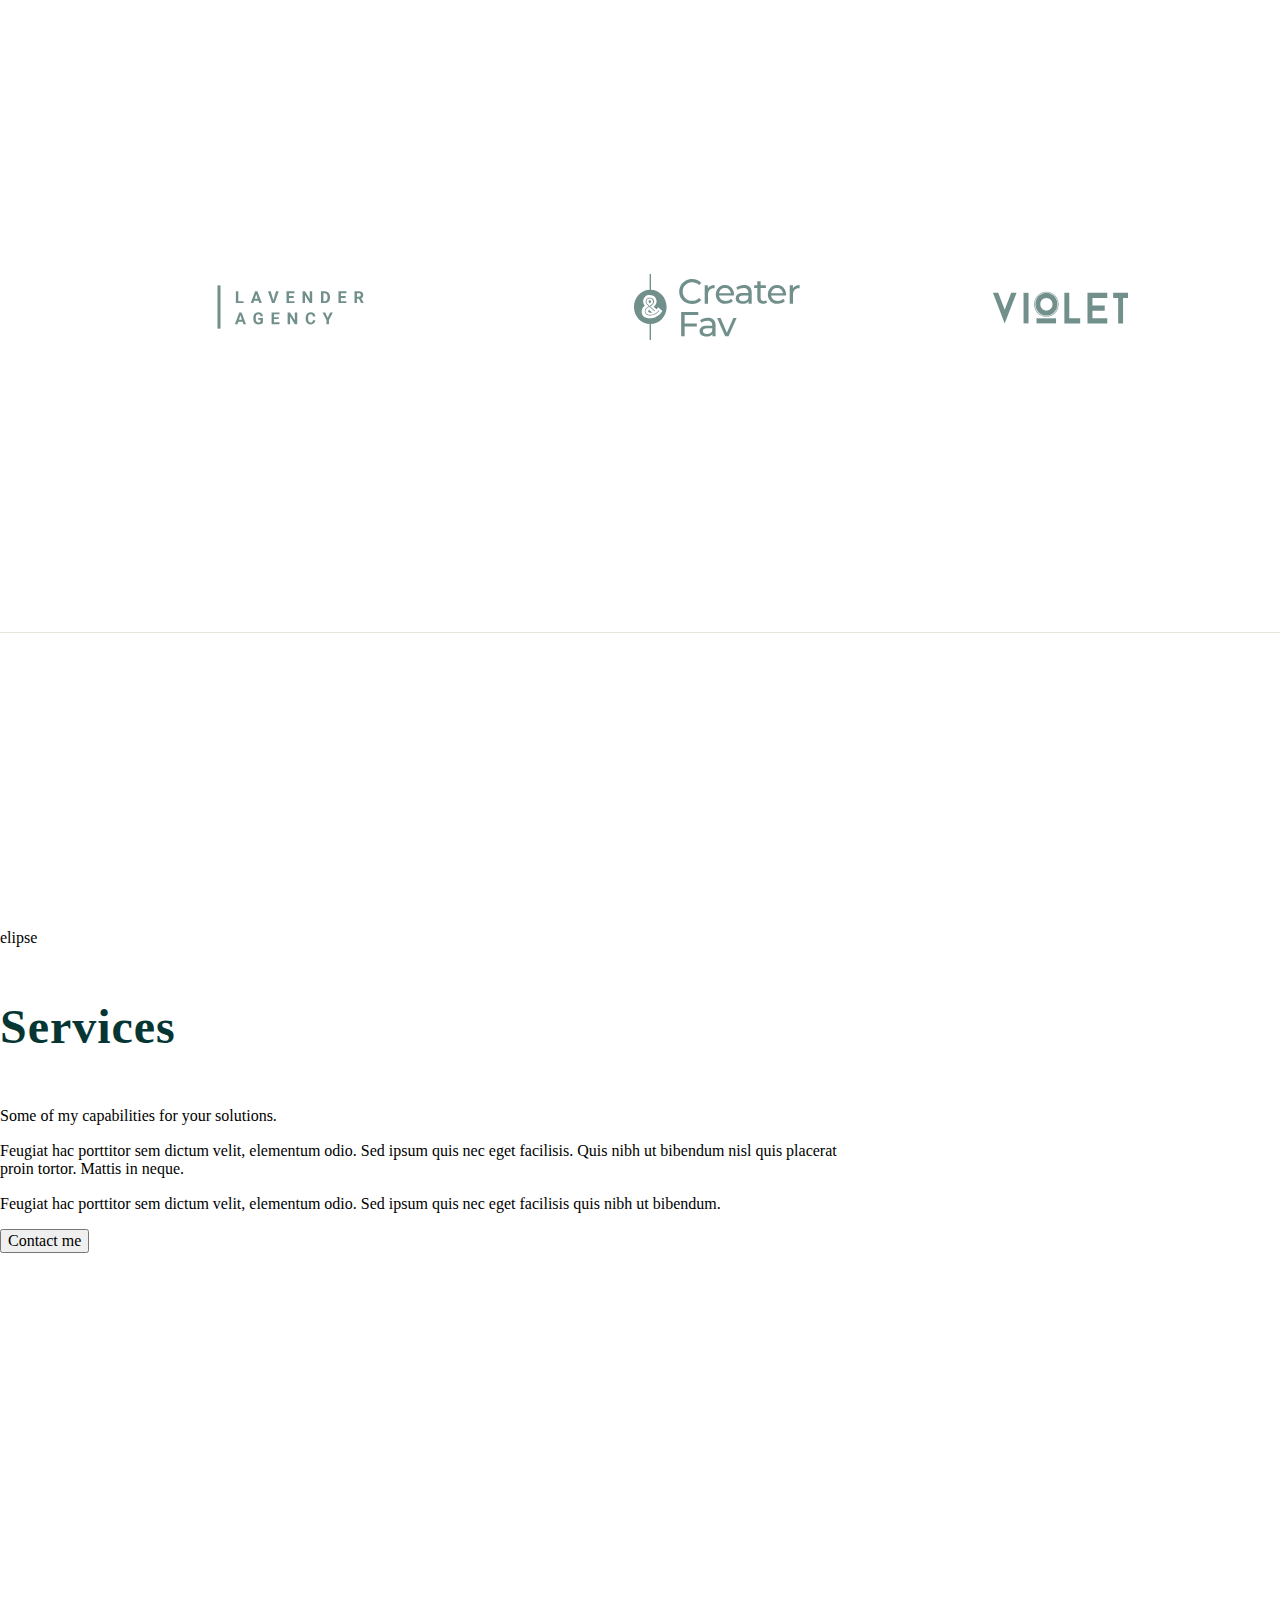
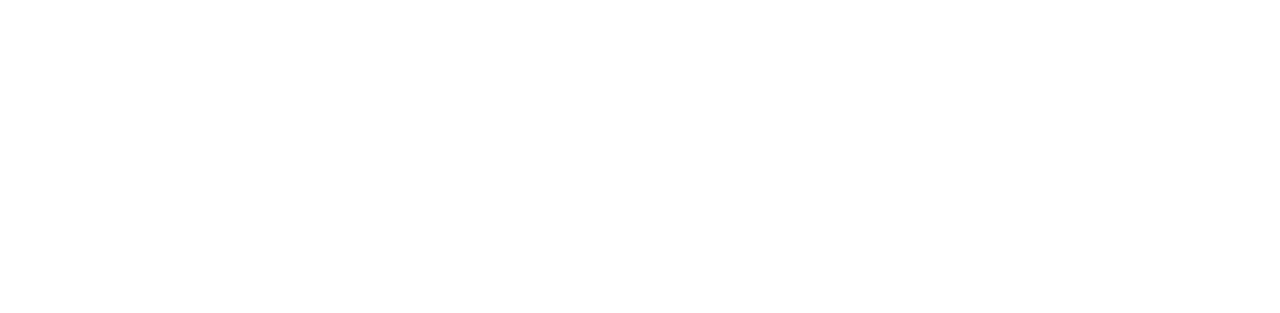
==== Grid/index.html @ d3497ce3 "" ====
<!DOCTYPE html>
<html lang="en">

<head>
    <meta charset="UTF-8">
    <meta http-equiv="X-UA-Compatible" content="IE=edge">
    <meta name="viewport" content="width=device-width, initial-scale=1.0">
    <title>Document</title>
    <link rel="stylesheet" href="CSS/style.norm copy.css">
    <link rel="preconnect" href="https://fonts.googleapis.com">
    <link rel="preconnect" href="https://fonts.gstatic.com" crossorigin>
    <link href="https://fonts.googleapis.com/css2?family=Rubik:wght@300&display=swap" rel="stylesheet">
    <link rel="preconnect" href="https://fonts.googleapis.com">
    <link rel="preconnect" href="https://fonts.gstatic.com" crossorigin>
    <link href="https://fonts.googleapis.com/css2?family=Rubik:wght@300&display=swap" rel="stylesheet">
    <link rel="stylesheet" href="CSS/style.grid.css">
    <style>
        body {
            display: grid;

            box-sizing: border-box;

            width: 100%;

        }

        .header {
            display: grid;

            grid-template-columns: 1fr 2fr;
            grid-template-areas: "  header-logo header-nav "
                " header-text  header-img ";
            width: 1920px;
            height: 911px;
            align-items: center;
            min-height: 964px;
            background-color: #F0F1EA;
        }

        .header-logo {
            grid-area: header-logo;
            margin-left: 20%;

        }

        .header-nav {
            grid-area: header-nav;
            text-decoration: none;
            margin-left: 252px;


        }



        .slider {
            grid-area: header-text;
            margin-left: 168px;
            margin-right: 100px;

        }

        .headerimage {
            grid-area: header-img;
            width: 1193px;
            height: 814px;


        }

        h1 {
            font-family: 'Playfair Display';
            font-style: normal;
            font-weight: 700;
            font-size: 66px;
            line-height: 126%;
            /* or 83px */

            letter-spacing: 0.02em;
            text-transform: capitalize;

            color: #053634;
            width: 459px;
            height: 164px;
            margin-bottom: 22px;

        }

        .header-nav a {

            font-family: 'Work Sans';
            font-style: normal;
            font-weight: 500;
            font-size: 16px;
            line-height: 19px;
            /* identical to box height */

            text-transform: uppercase;
            text-decoration: none;
            color: #053634;
            margin-right: 47px;

        }

        .header-nav a:hover {
            box-shadow: 0 0 10px rgba(0, 0, 0, 0.5);
            border-radius: 10%;



        }

        .search {
            margin-right: 60px;
        }

        .header-text {
            width: 469px;
            height: 114px;
            left: 168px;
            top: 496px;

            font-family: 'Work Sans', sans-serif;
            font-style: normal;
            font-weight: 300;
            font-size: 18px;
            line-height: 220%;
            /* or 40px */


            color: #053634;

        }

        .header-button {
            margin-top: 60px;
            width: 209px;
            height: 56px;
            left: 168px;
            top: 670px;

            border: 1px solid #A4B7B1;
        }

        .buttona {
            width: 119px;
            height: 19px;
            left: 200px;
            top: 688px;

            font-family: 'Work Sans';
            font-style: normal;
            font-weight: 500;
            font-size: 16px;
            line-height: 19px;
            /* identical to box height */

            text-transform: uppercase;
            text-decoration: none;
            color: #053634;

        }

        .brands_icons {
            display: grid;
            grid-template-rows: 2fr 1fr;
            grid-template-areas: "logos"
                "rectangle";

        }

        .logos {
            display: grid;
            grid-template-columns: 1fr 1fr 1fr 1fr 1fr;
            align-items: center;
            grid-template-areas: "logo1 logo2 logo3 logo4 logo5";
            justify-items: center;
            grid-area: logos;
            margin-top: 90px;
            margin-bottom: 90px;
            margin-left: 200px;



        }

        .rectangle {
            grid-area: rectangle;
        }

        .logo1 {
            grid-area: logo1;
            margin-right: 164px;

        }

        .logo2 {
            grid-area: logo2;

        }

        .logo3 {
            grid-area: logo3;

        }

        .logo4 {
            grid-area: logo4;

        }

        .logo5 {
            grid-area: logo5;
        }

        .aboutme {
            width: 1561px;
            height: 829px;
            display: grid;
            grid-template-columns: 1fr 1fr;
            grid-template-areas: "aboutme_img me";
            gap: 10px;
            margin-top: 100px;
            margin-left: 60px;

        }

        .aboutme_img {
            grid-area: aboutme_img;
            position: relative;
            display: grid;
            grid-template-columns: repeat(12 1fr);
            margin-left: 168px;

        }

        .img1 {
            grid-column: 1/9;
            grid-row: 1;

            z-index: 1;
            margin-top: -90px;
        }

        .img2 {
            grid-column: 8/12;
            grid-row: 1;

        }

        .me {
            grid-area: me;
            margin-left: 125px;
            align-self: center;
        }

        h2 {
            font-family: 'Playfair Display';
            font-style: normal;
            font-weight: 700;
            font-size: 48px;
            line-height: 64px;
            /* identical to box height */
            margin-top: 0;
            letter-spacing: 0.02em;
            text-transform: capitalize;

            color: #053634;
        }

        .aboutme_p {
            font-family: 'Work Sans';
            font-style: normal;
            font-weight: 400;
            font-size: 26px;
            line-height: 180%;
            /* identical to box height, or 47px */

            text-transform: capitalize;

            color: #053634;
        }

        .aboutme__p {
            width: 745px;
            height: 111px;
            left: 984px;
            top: 1676px;
            font-family: 'Work Sans', sans-serif;
            font-style: normal;
            font-weight: 300;
            font-size: 18px;
            line-height: 220%;
            /* or 40px */


            color: #053634;

        }

        .button2 {
            border: 1px solid #A4B7B1;
            width: 186px;
            height: 56px;
            margin-top: 30px;
            box-shadow: 0 -3px rgb(118, 132, 91) inset;
            transition: 0.2s;
            font-family: 'Work Sans';
            font-style: normal;
            font-weight: 500;
            font-size: 16px;
            line-height: 19px;
            /* identical to box height */

            text-transform: uppercase;

            color: #053634;
        }

        .button2:hover {
            background: rgb(155, 179, 149);
        }

        .button2:active {
            background: rgb(147, 147, 33);
            box-shadow: 0 3px rgb(112, 134, 95) inset;
        }



        .sercle1 {
            border-radius: 50%;
            width: 150px;
            height: 150%;
            background-color: rgb(247, 206, 81);

        }

        .services {
            display: grid;
            grid-template-columns: 1fr 1fr 1fr 1fr 1fr 1fr 1fr 1fr 1fr 1fr;
        }

        .services_1 {
            grid-column: 1 /6;


        }

        .services_2 {
            grid-column: 6/10;
            width: 914px;
            height: 644px;
        }

        .serv_title {
            width: 191px;
            height: 64px;
            left: 168px;
            top: 2518px;

            font-family: 'Playfair Display';
            font-style: normal;
            font-weight: 700;
            font-size: 48px;
            line-height: 64px;
            /* identical to box height */

            letter-spacing: 0.02em;
            text-transform: capitalize;

            color: #053634;

        }

        .serv1 {
            font-family: 'Work Sans', sans-serif;
            font-style: normal;
            font-weight: 400;
            font-size: 26px;
            line-height: 180%;
            /* identical to box height, or 47px */

            text-transform: capitalize;

            color: #053634;

        }

        .serv2 .serv3 {
            font-family: 'Work Sans';
            font-style: normal;
            font-weight: 300;
            font-size: 18px;
            line-height: 220%;
            /* or 40px */


            color: #053634;

        }

        .serv3 {}
    </style>
</head>

<body>
    <header class="header">
        <a href="#" class="header-logo">
            <img src="Images/logo.png" alt="logo">
        </a>
        <nav class="header-nav">
            <a href="#" class="header-nav-link">Home</a>
            <a href="#" class="header-nav-link">About</a>
            <a href="#" class="header-nav-link">Services</a>
            <a href="#" class="header-nav-link">Works</a>
            <a href="#" class="header-nav-link">Blog</a>
            <a href="#" class="header-nav-link">Contact</a>
            <a href="#" class="search">
                <img src="Images/search.png" alt="logo">
            </a>
            <a href="#" class="burg">
                <img src="Images/menuburger.png" alt="logo">
            </a>
        </nav>

        <div class="slider">
            <h1 class="header-title">Nautical Modern Style</h1>
            <span class="header-text">Suspendisse tempus rhoncus enim
                pellentesque est vehicula vitae eget. Viverra imperdiet
                felis sollicitudin pellentesque cursus sit feugiat hac porttitor.</span>
            <button class="header-button">
                <a class="buttona" href="#">View Project</a>
                <svg width="18" height="10" viewBox="0 0 18 10" fill="none" xmlns="http://www.w3.org/2000/svg">
                    <path
                        d="M12.9422 0L11.882 1.07084L15.107 4.25584H0V5.74416H15.107L11.8828 8.9299L12.9422 10L18 5L12.9422 0Z"
                        fill="#053634" />
                </svg>
            </button>
        </div>
        <div class="headerimage">
            <img class="header-pic" src="Images/slider.png" alt="">
        </div>

    </header>
    <div class="brands_icons">
        <div class="rectangle">
            <svg width="1920" height="1" viewBox="0 0 1920 1" fill="none" xmlns="http://www.w3.org/2000/svg">
                <rect width="1920" height="1" fill="#E5E7DD" />
            </svg>
        </div>
        <div class="logos">
            <div class="logo1"><img src="Images/logo1.svg" alt=""></div>
            <div class="logo2"><img src="Images/logo2.svg" alt=""></div>
            <div class="logo3"><img src="Images/logo3.svg" alt=""></div>
            <div class="logo4"><img src="Images/logo4.svg" alt=""></div>
            <div class="logo5"><img src="Images/logo6.svg" alt=""></div>

        </div>
    </div>
    <section class="aboutme1">
        <div class="aboutme">
            <div class="me">
                <div class="sercle1"></div>
                <h2>About me</h2>
                <p class="aboutme_p">"Everything is designed. Few things are designed well."</p>
                <p class="aboutme__p">A pellentesque pretium feugiat vel morbi sagittis lorem habitasse cursus.
                    Suspendisse tempus
                    rhoncus enim pellentesque est in neque, elit mattis vehicula vitae eget. Viverra imperdiet felis
                    sollicitudin tesque cursus sit.</p>

                <p class="aboutme__p"> Feugiat hac porttitor sem dictum velit, elementum odio. Sed ipsum quis nec ut
                    eget facilisis.
                    Quis nibh bibendum nisl quis placerat proin tortor. Mattis in neque, elit mattis morbi sagittis
                    lorem
                    habitasse consequat.
                </p>
                <button class="button2">Read more</button>
            </div>
            <div class="aboutme_img">
                <img class="img1" src="Images/me1.jpg">
                <img class="img2" src="Images/me2.jpg">
            </div>
        </div>
    </section>
    <section class="services">
        <div class="services_1">
            <div>elipse</div>
            <h3 class="serv_title">Services</h3>
            <p class="serv_1">Some of my capabilities for your solutions.</p>
            <p class="serv_2">Feugiat hac porttitor sem dictum velit, elementum odio.
                Sed ipsum quis nec eget facilisis. Quis nibh ut bibendum nisl quis placerat proin tortor. Mattis in
                neque.</p>
            <p class="serv3">Feugiat hac porttitor sem dictum velit, elementum odio. Sed ipsum quis nec eget facilisis
                quis nibh ut
                bibendum.</p>
            <button>Contact me</button>

        </div>
        <div class="services_2">
            <img src="" alt="">
            <p></p>
            <p></p>
            <p></p>
        </div>

    </section>
</body>

</html>
---- Grid/CSS/style.norm copy.css ----
/* Document
   ========================================================================== */

/**
 * 1. Correct the line height in all browsers.
 * 2. Prevent adjustments of font size after orientation changes in iOS.
 */

 html {
    line-height: 1.15; /* 1 */
    -webkit-text-size-adjust: 100%; /* 2 */
  }
  
  /* Sections
     ========================================================================== */
  
  /**
   * Remove the margin in all browsers.
   */
  
  body {
    margin: 0;
  }
  
  /**
   * Render the `main` element consistently in IE.
   */
  
  main {
    display: block;
  }
  
  /**
   * Correct the font size and margin on `h1` elements within `section` and
   * `article` contexts in Chrome, Firefox, and Safari.
   */
  
  h1 {
    font-size: 2em;
    margin: 0.67em 0;
  }
  
  /* Grouping content
     ========================================================================== */
  
  /**
   * 1. Add the correct box sizing in Firefox.
   * 2. Show the overflow in Edge and IE.
   */
  
  hr {
    box-sizing: content-box; /* 1 */
    height: 0; /* 1 */
    overflow: visible; /* 2 */
  }
  
  /**
   * 1. Correct the inheritance and scaling of font size in all browsers.
   * 2. Correct the odd `em` font sizing in all browsers.
   */
  
  pre {
    font-family: monospace, monospace; /* 1 */
    font-size: 1em; /* 2 */
  }
  
  /* Text-level semantics
     ========================================================================== */
  
  /**
   * Remove the gray background on active links in IE 10.
   */
  
  a {
    background-color: transparent;
  }
  
  /**
   * 1. Remove the bottom border in Chrome 57-
   * 2. Add the correct text decoration in Chrome, Edge, IE, Opera, and Safari.
   */
  
  abbr[title] {
    border-bottom: none; /* 1 */
    text-decoration: underline; /* 2 */
    text-decoration: underline dotted; /* 2 */
  }
  
  /**
   * Add the correct font weight in Chrome, Edge, and Safari.
   */
  
  b,
  strong {
    font-weight: bolder;
  }
  
  /**
   * 1. Correct the inheritance and scaling of font size in all browsers.
   * 2. Correct the odd `em` font sizing in all browsers.
   */
  
  code,
  kbd,
  samp {
    font-family: monospace, monospace; /* 1 */
    font-size: 1em; /* 2 */
  }
  
  /**
   * Add the correct font size in all browsers.
   */
  
  small {
    font-size: 80%;
  }
  
  /**
   * Prevent `sub` and `sup` elements from affecting the line height in
   * all browsers.
   */
  
  sub,
  sup {
    font-size: 75%;
    line-height: 0;
    position: relative;
    vertical-align: baseline;
  }
  
  sub {
    bottom: -0.25em;
  }
  
  sup {
    top: -0.5em;
  }
  
  /* Embedded content
     ========================================================================== */
  
  /**
   * Remove the border on images inside links in IE 10.
   */
  
  img {
    border-style: none;
  }
  
  /* Forms
     ========================================================================== */
  
  /**
   * 1. Change the font styles in all browsers.
   * 2. Remove the margin in Firefox and Safari.
   */
  
  button,
  input,
  optgroup,
  select,
  textarea {
    font-family: inherit; /* 1 */
    font-size: 100%; /* 1 */
    line-height: 1.15; /* 1 */
    margin: 0; /* 2 */
  }
  
  /**
   * Show the overflow in IE.
   * 1. Show the overflow in Edge.
   */
  
  button,
  input { /* 1 */
    overflow: visible;
  }
  
  /**
   * Remove the inheritance of text transform in Edge, Firefox, and IE.
   * 1. Remove the inheritance of text transform in Firefox.
   */
  
  button,
  select { /* 1 */
    text-transform: none;
  }
  
  /**
   * Correct the inability to style clickable types in iOS and Safari.
   */
  
  button,
  [type="button"],
  [type="reset"],
  [type="submit"] {
    -webkit-appearance: button;
  }
  
  /**
   * Remove the inner border and padding in Firefox.
   */
  
  button::-moz-focus-inner,
  [type="button"]::-moz-focus-inner,
  [type="reset"]::-moz-focus-inner,
  [type="submit"]::-moz-focus-inner {
    border-style: none;
    padding: 0;
  }
  
  /**
   * Restore the focus styles unset by the previous rule.
   */
  
  button:-moz-focusring,
  [type="button"]:-moz-focusring,
  [type="reset"]:-moz-focusring,
  [type="submit"]:-moz-focusring {
    outline: 1px dotted ButtonText;
  }
  
  /**
   * Correct the padding in Firefox.
   */
  
  fieldset {
    padding: 0.35em 0.75em 0.625em;
  }
  
  /**
   * 1. Correct the text wrapping in Edge and IE.
   * 2. Correct the color inheritance from `fieldset` elements in IE.
   * 3. Remove the padding so developers are not caught out when they zero out
   *    `fieldset` elements in all browsers.
   */
  
  legend {
    box-sizing: border-box; /* 1 */
    color: inherit; /* 2 */
    display: table; /* 1 */
    max-width: 100%; /* 1 */
    padding: 0; /* 3 */
    white-space: normal; /* 1 */
  }
  
  /**
   * Add the correct vertical alignment in Chrome, Firefox, and Opera.
   */
  
  progress {
    vertical-align: baseline;
  }
  
  /**
   * Remove the default vertical scrollbar in IE 10+.
   */
  
  textarea {
    overflow: auto;
  }
  
  /**
   * 1. Add the correct box sizing in IE 10.
   * 2. Remove the padding in IE 10.
   */
  
  [type="checkbox"],
  [type="radio"] {
    box-sizing: border-box; /* 1 */
    padding: 0; /* 2 */
  }
  
  /**
   * Correct the cursor style of increment and decrement buttons in Chrome.
   */
  
  [type="number"]::-webkit-inner-spin-button,
  [type="number"]::-webkit-outer-spin-button {
    height: auto;
  }
  
  /**
   * 1. Correct the odd appearance in Chrome and Safari.
   * 2. Correct the outline style in Safari.
   */
  
  [type="search"] {
    -webkit-appearance: textfield; /* 1 */
    outline-offset: -2px; /* 2 */
  }
  
  /**
   * Remove the inner padding in Chrome and Safari on macOS.
   */
  
  [type="search"]::-webkit-search-decoration {
    -webkit-appearance: none;
  }
  
  /**
   * 1. Correct the inability to style clickable types in iOS and Safari.
   * 2. Change font properties to `inherit` in Safari.
   */
  
  ::-webkit-file-upload-button {
    -webkit-appearance: button; /* 1 */
    font: inherit; /* 2 */
  }
  
  /* Interactive
     ========================================================================== */
  
  /*
   * Add the correct display in Edge, IE 10+, and Firefox.
   */
  
  details {
    display: block;
  }
  
  /*
   * Add the correct display in all browsers.
   */
  
  summary {
    display: list-item;
  }
  
  /* Misc
     ========================================================================== */
  
  /**
   * Add the correct display in IE 10+.
   */
  
  template {
    display: none;
  }
  
  /**
   * Add the correct display in IE 10.
   */
  
  [hidden] {
    display: none;
  }
---- Grid/CSS/style.grid.css ----
.container {
    /* grid container */
    display: grid;
    grid-template-areas: " header header"
        "main aside"
        "footer footer";
    grid-template-columns: 2fr 1fr;
    grid-template-rows: 80px 1fr 80px;
    /* decoration */
    background-color: rgb(200, 197, 191);
    height: 100vh;
    text-align: center;


}


.header {
    grid-area: header;
    padding: 10px;
    align-self: center;

}

.main {
    grid-area: main;
    background-color: antiquewhite;
    display: grid;
    grid-template-columns: 1fr;
    grid-template-rows: 1fr 1fr;
    justify-content: center;
    row-gap: 10px;
    padding: 10px;

}



.main_grid2 {
    display: grid;
    grid-template-columns: 1fr 1fr;
    grid-template-rows: 1fr 1fr;
    grid-template-areas: " one two "
        " three three ";

    align-items: center;


    gap: 1rem;
    margin-right: 20px;
    margin-left: 20px;



}


.one {
    grid-area: one;
    align-self: end;
    padding: 10px;





}

.two {
    grid-area: two;
    align-self: end;
    padding: 10px;

}

.three {
    grid-area: three;
    align-self: start;
    padding: 10px;



}

.main_grid2 div {

    background-color: aliceblue;
    height: 13vh;




}

.aside {
    grid-area: aside;
    background-color: rgb(226, 247, 220);
    padding: 10px;
}

.footer {
    grid-area: footer;
    display: grid;
    grid-template-columns: 1fr 1fr 1fr 1fr;
    grid-template-rows: 7vh;

    justify-content: space-around;
    align-content: space-around;

}

.footer div {
    background-color: azure;
    margin-left: 20px;
    margin-right: 20px;
    word-break: break-all;
    padding: 19px;
    align-self: center;

}
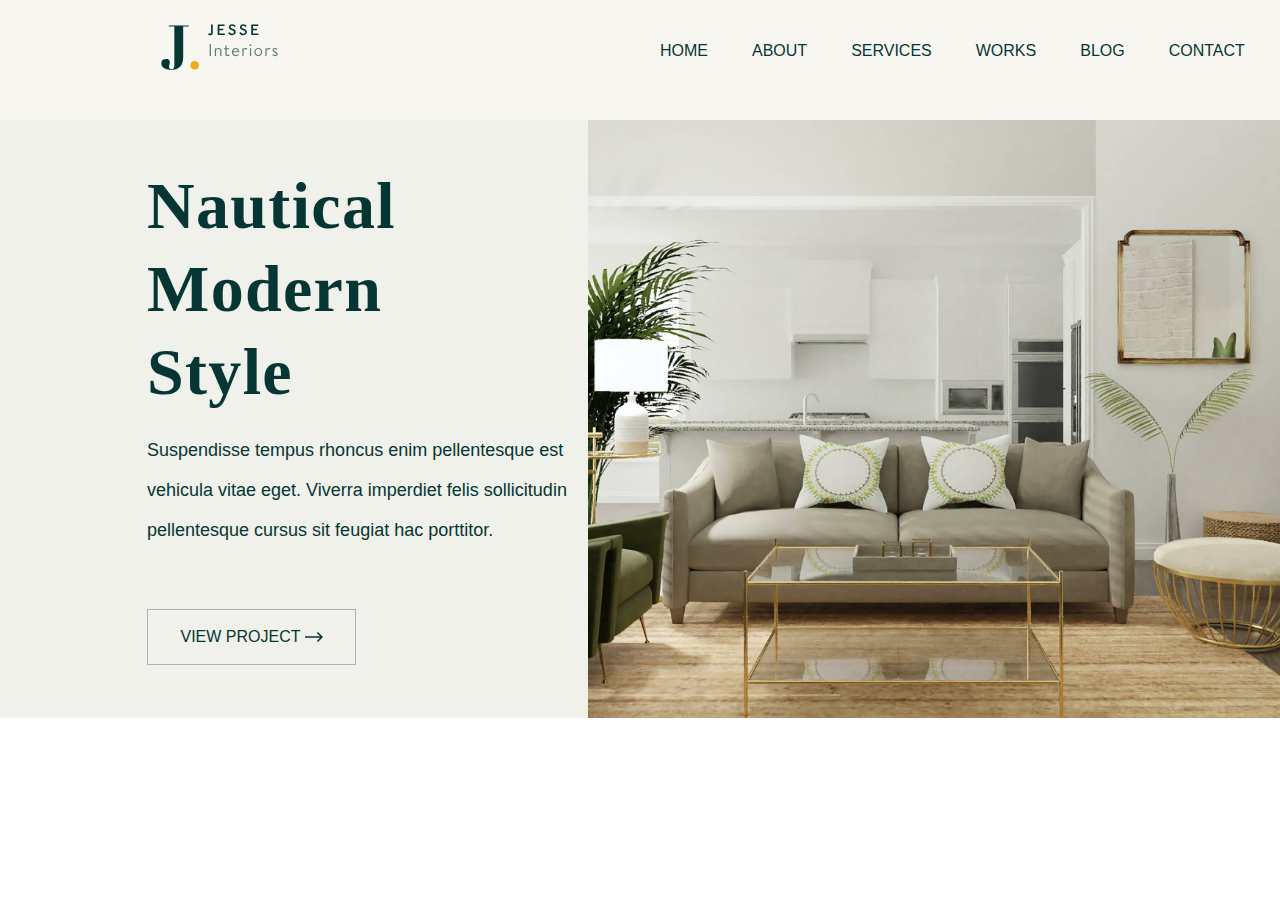
==== commit 7ea9af8d: "" ====
--- a/Grid/index.html
+++ b/Grid/index.html
@@ -16,60 +16,120 @@
     <link rel="stylesheet" href="CSS/style.grid.css">
     <style>
         body {
+            box-sizing: border-box;
+            width: 100%;
+        }
+
+        .header_grid {
+            /* header_grid_container*/
             display: grid;
-
-            box-sizing: border-box;
-
-            width: 100%;
-
-        }
-
-        .header {
+            /* elements_position_of_grid*/
+            grid-template-rows: 1fr 5fr;
+            grid-template-areas: "navbar"
+                "slider";
+        }
+
+        .navbar {
+            /* name_area */
+            grid-area: navbar;
+            /* nav_grid */
             display: grid;
-
-            grid-template-columns: 1fr 2fr;
-            grid-template-areas: "  header-logo header-nav "
-                " header-text  header-img ";
-            width: 1920px;
-            height: 911px;
+            grid-template-columns: 1fr 1fr;
+            grid-template-areas: "logo menu";
+            /* position */
             align-items: center;
-            min-height: 964px;
+            /* decoration */
+            background-color: #F8F6F1;
+        }
+
+        .slider {
+            /* name_area */
+            grid-area: slider;
+            /* slider_grid */
+            display: grid;
+            grid-template-columns: 1.7fr 2fr;
+            grid-template-areas: "slider_title slider_image";
+
+
+        }
+
+        .logo {
+            /* name_area */
+            grid-area: logo;
+            /* position */
+            padding-left: 25%;
+        }
+
+        .menu_bar {
+            /* name_area */
+            grid-area: menu;
+            /* decoration */
+
+
+
+        }
+
+        .menu li {
+            /* decoration_menu */
+            display: inline;
+        }
+
+        .menu a {
+            /* decoration_text_menu */
+            text-decoration: none;
+            font-family: 'Work Sans', sans-serif;
+            font-style: normal;
+            font-weight: 300;
+            font-size: 16px;
+            line-height: 19px;
+            /* identical to box height */
+            text-transform: uppercase;
+            color: #053634;
+            /* position */
+            padding: 10px 20px;
+
+        }
+
+        .menu {
+            /* position */
+            padding: 0;
+        }
+
+        .menu li a:hover {
+            /* hover decaration */
+            font-weight: 500;
+            padding-bottom: 10px;
+            border-bottom: 1.2px solid #4d4d4d;
+
+        }
+
+        .slider_main_grid {
+            /* name_area */
+            grid-area: slider_title;
+            align-self: center;
             background-color: #F0F1EA;
-        }
-
-        .header-logo {
-            grid-area: header-logo;
-            margin-left: 20%;
-
-        }
-
-        .header-nav {
-            grid-area: header-nav;
-            text-decoration: none;
-            margin-left: 252px;
-
-
-        }
-
-
-
-        .slider {
-            grid-area: header-text;
-            margin-left: 168px;
-            margin-right: 100px;
-
-        }
-
-        .headerimage {
-            grid-area: header-img;
-            width: 1193px;
-            height: 814px;
-
-
-        }
-
-        h1 {
-            font-family: 'Playfair Display';
+            ;
+
+
+
+        }
+
+        .slider_img {
+            /* name_area */
+            grid-area: slider_image;
+            background: url(Images/slider.jpg) 100% 100% no-repeat;
+            background-size: cover;
+
+
+
+
+
+        }
+
+        .slider_title {
+            /* text decoration */
+
+            Font-family: 'Playfair Display';
             font-style: normal;
             font-weight: 700;
             font-size: 66px;
@@ -80,431 +140,123 @@
             text-transform: capitalize;
 
             color: #053634;
-            width: 459px;
-            height: 164px;
-            margin-bottom: 22px;
-
-        }
-
-        .header-nav a {
-
-            font-family: 'Work Sans';
+            /* position */
+            margin-left: 25%;
+            margin-bottom: 0;
+            margin-right: 10%;
+
+        }
+
+        .slider_text {
+            /* text decoration */
+            font-family: 'Work Sans', sans-serif;
+            font-style: normal;
+            font-weight: 300;
+            font-size: 18px;
+            line-height: 220%;
+            color: #053634;
+            /* position */
+            margin-left: 25%;
+            margin-bottom: 10%;
+
+
+        }
+
+        .slider_button {
+            /* button decoration */
+            border: 1px solid #A4B7B1;
+            background-color: #F0F1EA;
+            width: 209px;
+            height: 56px;
+            margin-left: 25%;
+            margin-bottom: 9%;
+        }
+
+        .slider_button a {
+            text-decoration: none;
+            font-family: 'Work Sans', sans-serif;
             font-style: normal;
             font-weight: 500;
             font-size: 16px;
             line-height: 19px;
             /* identical to box height */
-
             text-transform: uppercase;
-            text-decoration: none;
-            color: #053634;
-            margin-right: 47px;
-
-        }
-
-        .header-nav a:hover {
-            box-shadow: 0 0 10px rgba(0, 0, 0, 0.5);
-            border-radius: 10%;
-
-
-
-        }
-
-        .search {
-            margin-right: 60px;
-        }
-
-        .header-text {
-            width: 469px;
-            height: 114px;
-            left: 168px;
-            top: 496px;
-
-            font-family: 'Work Sans', sans-serif;
-            font-style: normal;
-            font-weight: 300;
-            font-size: 18px;
-            line-height: 220%;
-            /* or 40px */
-
-
-            color: #053634;
-
-        }
-
-        .header-button {
-            margin-top: 60px;
-            width: 209px;
-            height: 56px;
-            left: 168px;
-            top: 670px;
-
-            border: 1px solid #A4B7B1;
-        }
-
-        .buttona {
-            width: 119px;
-            height: 19px;
-            left: 200px;
-            top: 688px;
-
-            font-family: 'Work Sans';
-            font-style: normal;
-            font-weight: 500;
-            font-size: 16px;
-            line-height: 19px;
-            /* identical to box height */
-
-            text-transform: uppercase;
-            text-decoration: none;
-            color: #053634;
-
-        }
-
-        .brands_icons {
-            display: grid;
-            grid-template-rows: 2fr 1fr;
-            grid-template-areas: "logos"
-                "rectangle";
-
-        }
-
-        .logos {
-            display: grid;
-            grid-template-columns: 1fr 1fr 1fr 1fr 1fr;
-            align-items: center;
-            grid-template-areas: "logo1 logo2 logo3 logo4 logo5";
-            justify-items: center;
-            grid-area: logos;
-            margin-top: 90px;
-            margin-bottom: 90px;
-            margin-left: 200px;
-
-
-
-        }
-
-        .rectangle {
-            grid-area: rectangle;
-        }
-
-        .logo1 {
-            grid-area: logo1;
-            margin-right: 164px;
-
-        }
-
-        .logo2 {
-            grid-area: logo2;
-
-        }
-
-        .logo3 {
-            grid-area: logo3;
-
-        }
-
-        .logo4 {
-            grid-area: logo4;
-
-        }
-
-        .logo5 {
-            grid-area: logo5;
-        }
-
-        .aboutme {
-            width: 1561px;
-            height: 829px;
-            display: grid;
-            grid-template-columns: 1fr 1fr;
-            grid-template-areas: "aboutme_img me";
-            gap: 10px;
-            margin-top: 100px;
-            margin-left: 60px;
-
-        }
-
-        .aboutme_img {
-            grid-area: aboutme_img;
-            position: relative;
-            display: grid;
-            grid-template-columns: repeat(12 1fr);
-            margin-left: 168px;
-
-        }
-
-        .img1 {
-            grid-column: 1/9;
-            grid-row: 1;
-
-            z-index: 1;
-            margin-top: -90px;
-        }
-
-        .img2 {
-            grid-column: 8/12;
-            grid-row: 1;
-
-        }
-
-        .me {
-            grid-area: me;
-            margin-left: 125px;
-            align-self: center;
-        }
-
-        h2 {
-            font-family: 'Playfair Display';
-            font-style: normal;
-            font-weight: 700;
-            font-size: 48px;
-            line-height: 64px;
-            /* identical to box height */
-            margin-top: 0;
-            letter-spacing: 0.02em;
-            text-transform: capitalize;
-
-            color: #053634;
-        }
-
-        .aboutme_p {
-            font-family: 'Work Sans';
-            font-style: normal;
-            font-weight: 400;
-            font-size: 26px;
-            line-height: 180%;
-            /* identical to box height, or 47px */
-
-            text-transform: capitalize;
-
-            color: #053634;
-        }
-
-        .aboutme__p {
-            width: 745px;
-            height: 111px;
-            left: 984px;
-            top: 1676px;
-            font-family: 'Work Sans', sans-serif;
-            font-style: normal;
-            font-weight: 300;
-            font-size: 18px;
-            line-height: 220%;
-            /* or 40px */
-
-
-            color: #053634;
-
-        }
-
-        .button2 {
-            border: 1px solid #A4B7B1;
-            width: 186px;
-            height: 56px;
-            margin-top: 30px;
-            box-shadow: 0 -3px rgb(118, 132, 91) inset;
-            transition: 0.2s;
-            font-family: 'Work Sans';
-            font-style: normal;
-            font-weight: 500;
-            font-size: 16px;
-            line-height: 19px;
-            /* identical to box height */
-
-            text-transform: uppercase;
-
-            color: #053634;
-        }
-
-        .button2:hover {
-            background: rgb(155, 179, 149);
-        }
-
-        .button2:active {
-            background: rgb(147, 147, 33);
-            box-shadow: 0 3px rgb(112, 134, 95) inset;
-        }
-
-
-
-        .sercle1 {
-            border-radius: 50%;
-            width: 150px;
-            height: 150%;
-            background-color: rgb(247, 206, 81);
-
-        }
-
-        .services {
-            display: grid;
-            grid-template-columns: 1fr 1fr 1fr 1fr 1fr 1fr 1fr 1fr 1fr 1fr;
-        }
-
-        .services_1 {
-            grid-column: 1 /6;
-
-
-        }
-
-        .services_2 {
-            grid-column: 6/10;
-            width: 914px;
-            height: 644px;
-        }
-
-        .serv_title {
-            width: 191px;
-            height: 64px;
-            left: 168px;
-            top: 2518px;
-
-            font-family: 'Playfair Display';
-            font-style: normal;
-            font-weight: 700;
-            font-size: 48px;
-            line-height: 64px;
-            /* identical to box height */
-
-            letter-spacing: 0.02em;
-            text-transform: capitalize;
-
-            color: #053634;
-
-        }
-
-        .serv1 {
-            font-family: 'Work Sans', sans-serif;
-            font-style: normal;
-            font-weight: 400;
-            font-size: 26px;
-            line-height: 180%;
-            /* identical to box height, or 47px */
-
-            text-transform: capitalize;
-
-            color: #053634;
-
-        }
-
-        .serv2 .serv3 {
-            font-family: 'Work Sans';
-            font-style: normal;
-            font-weight: 300;
-            font-size: 18px;
-            line-height: 220%;
-            /* or 40px */
-
-
-            color: #053634;
-
-        }
-
-        .serv3 {}
+            /* decoration */
+            color: #053634;
+
+        }
+
+        .slider_button:hover {
+            background-color: #f6d044;
+
+        }
     </style>
 </head>
 
+
+
 <body>
-    <header class="header">
-        <a href="#" class="header-logo">
-            <img src="Images/logo.png" alt="logo">
-        </a>
-        <nav class="header-nav">
-            <a href="#" class="header-nav-link">Home</a>
-            <a href="#" class="header-nav-link">About</a>
-            <a href="#" class="header-nav-link">Services</a>
-            <a href="#" class="header-nav-link">Works</a>
-            <a href="#" class="header-nav-link">Blog</a>
-            <a href="#" class="header-nav-link">Contact</a>
-            <a href="#" class="search">
-                <img src="Images/search.png" alt="logo">
-            </a>
-            <a href="#" class="burg">
-                <img src="Images/menuburger.png" alt="logo">
-            </a>
-        </nav>
-
+    <header class="header_grid">
+        <div class="navbar">
+            <div class="logo">
+                <svg width="119" height="79" viewBox="0 0 119 79" fill="none" xmlns="http://www.w3.org/2000/svg">
+                    <path
+                        d="M48.336 26C48.848 26.112 49.328 26.176 49.792 26.176C51.664 26.176 52.768 25.248 52.768 23.376V15.44H51.072V23.2C51.072 24.272 50.528 24.624 49.424 24.624C49.184 24.624 48.816 24.592 48.336 24.544V26ZM57.6617 26H64.7978V24.48H59.3577V21.136H63.3098V19.664H59.3577V16.96H64.6058V15.44H57.6617V26ZM68.2591 23.888C69.0751 25.312 70.5151 26.176 72.2431 26.176C74.2751 26.176 75.7791 24.96 75.7791 23.12C75.7791 21.728 74.9631 20.896 73.2511 20.112L72.0671 19.568C71.0271 19.04 70.6591 18.896 70.5951 18.064C70.5951 17.232 71.2991 16.784 72.1951 16.784C73.0911 16.784 73.8591 17.232 74.4191 18.064L75.6031 17.152C74.9471 16.016 73.6831 15.264 72.1951 15.264C70.3711 15.264 68.8671 16.4 68.8671 18.128C68.8671 19.536 69.7951 20.352 71.3311 21.056L72.4991 21.6C73.6031 22.112 74.0511 22.432 74.0511 23.184C74.0511 24.08 73.3151 24.656 72.2271 24.656C71.0111 24.656 70.1631 24 69.4591 22.976L68.2591 23.888ZM79.3585 23.888C80.1745 25.312 81.6145 26.176 83.3425 26.176C85.3745 26.176 86.8785 24.96 86.8785 23.12C86.8785 21.728 86.0625 20.896 84.3505 20.112L83.1665 19.568C82.1265 19.04 81.7585 18.896 81.6945 18.064C81.6945 17.232 82.3985 16.784 83.2945 16.784C84.1905 16.784 84.9585 17.232 85.5185 18.064L86.7025 17.152C86.0465 16.016 84.7825 15.264 83.2945 15.264C81.4705 15.264 79.9665 16.4 79.9665 18.128C79.9665 19.536 80.8945 20.352 82.4305 21.056L83.5985 21.6C84.7025 22.112 85.1505 22.432 85.1505 23.184C85.1505 24.08 84.4145 24.656 83.3265 24.656C82.1105 24.656 81.2625 24 80.5585 22.976L79.3585 23.888ZM91.288 26H98.424V24.48H92.984V21.136H96.936V19.664H92.984V16.96H98.232V15.44H91.288V26Z"
+                        fill="#053634" />
+                    <path
+                        d="M49.632 46.677C49.632 46.847 49.785 47 49.955 47H50.635C50.805 47 50.958 46.847 50.958 46.677V35.423C50.958 35.253 50.805 35.1 50.635 35.1H49.955C49.785 35.1 49.632 35.253 49.632 35.423V46.677ZM54.8118 46.626C54.8118 46.83 54.9818 47 55.1858 47H55.6958C55.8828 47 56.0698 46.83 56.0698 46.626V41.203C56.0698 41.203 57.0048 40.115 58.4838 40.115C59.6398 40.115 60.1498 40.812 60.1498 42.308V46.626C60.1498 46.83 60.3198 47 60.5238 47H61.0338C61.2208 47 61.4078 46.83 61.4078 46.626V42.478C61.4078 40.455 60.8468 38.976 58.5688 38.976C56.9368 38.976 55.9338 39.979 55.9338 39.979L55.7638 39.384C55.7298 39.214 55.6278 39.146 55.4578 39.146H55.1858C54.9818 39.146 54.8118 39.333 54.8118 39.52V46.626ZM65.4229 40.234V45.011C65.4229 46.235 65.7289 47.187 67.2249 47.187C68.2789 47.187 69.0949 46.796 69.4349 46.558C69.6389 46.422 69.6729 46.303 69.5709 46.048L69.4179 45.691C69.3329 45.504 69.2309 45.351 68.9249 45.538C68.6019 45.742 68.1089 46.048 67.3779 46.048C66.9359 46.048 66.6809 45.742 66.6809 44.926V40.234H68.9929C69.2139 40.234 69.3839 40.064 69.3839 39.86V39.52C69.3839 39.299 69.2139 39.146 68.9929 39.146H66.6809V36.936C66.6809 36.732 66.5279 36.545 66.3239 36.562L65.7969 36.596C65.6099 36.613 65.4229 36.766 65.4229 36.97V39.146H64.3859C64.1479 39.146 63.9949 39.299 63.9949 39.52V39.86C63.9949 40.064 64.1479 40.234 64.3859 40.234H65.4229ZM71.8813 43.073C71.8813 45.317 73.3093 47.187 75.6893 47.187C77.0493 47.187 78.0863 46.66 78.5623 46.286C78.8513 46.065 78.7833 45.98 78.6303 45.742L78.4263 45.453C78.2223 45.147 78.1033 45.215 77.8313 45.402C77.3893 45.691 76.7433 46.048 75.7063 46.048C74.2783 46.048 73.1733 44.671 73.1393 43.362H78.8513C79.0213 43.362 79.1913 43.226 79.2083 43.022C79.2253 42.886 79.2423 42.682 79.2423 42.546C79.2423 40.489 77.7463 38.976 75.6893 38.976C73.3093 38.976 71.8813 40.863 71.8813 43.073ZM73.1563 42.359C73.3093 41.135 74.3633 40.115 75.6893 40.115C77.0323 40.115 77.9503 41.203 77.9843 42.359H73.1563ZM82.3259 46.626C82.3259 46.83 82.4959 47 82.6999 47H83.2099C83.3969 47 83.5839 46.83 83.5839 46.626V41.186C83.5839 41.186 84.1959 40.183 85.7089 40.183C86.0829 40.183 86.3719 40.319 86.5589 40.404C86.7459 40.489 86.9329 40.472 87.0179 40.217L87.2389 39.605C87.4259 39.061 86.4569 38.976 85.8619 38.976C84.2299 38.976 83.4479 39.979 83.4479 39.979L83.3119 39.418C83.2609 39.231 83.1249 39.146 82.9719 39.146H82.6999C82.4959 39.146 82.3259 39.333 82.3259 39.52V46.626ZM90.4985 37.123C91.0255 37.123 91.4335 36.698 91.4335 36.205C91.4335 35.661 91.0255 35.253 90.4985 35.253C89.9885 35.253 89.5805 35.661 89.5805 36.205C89.5805 36.698 89.9885 37.123 90.4985 37.123ZM89.9035 46.626C89.9035 46.83 90.0735 47 90.2775 47H90.7875C90.9745 47 91.1615 46.83 91.1615 46.626V39.52C91.1615 39.333 90.9745 39.146 90.7875 39.146H90.2775C90.0735 39.146 89.9035 39.333 89.9035 39.52V46.626ZM94.3315 43.056C94.3315 45.3 96.0995 47.187 98.2755 47.187C100.452 47.187 102.22 45.3 102.22 43.056C102.22 40.846 100.452 38.976 98.2755 38.976C96.0995 38.976 94.3315 40.846 94.3315 43.056ZM95.5725 43.056C95.5725 41.458 96.7285 40.115 98.2755 40.115C99.8225 40.115 100.962 41.458 100.962 43.056C100.962 44.688 99.8225 46.048 98.2755 46.048C96.7285 46.048 95.5725 44.688 95.5725 43.056ZM105.374 46.626C105.374 46.83 105.544 47 105.748 47H106.258C106.445 47 106.632 46.83 106.632 46.626V41.186C106.632 41.186 107.244 40.183 108.757 40.183C109.131 40.183 109.42 40.319 109.607 40.404C109.794 40.489 109.981 40.472 110.066 40.217L110.287 39.605C110.474 39.061 109.505 38.976 108.91 38.976C107.278 38.976 106.496 39.979 106.496 39.979L106.36 39.418C106.309 39.231 106.173 39.146 106.02 39.146H105.748C105.544 39.146 105.374 39.333 105.374 39.52V46.626ZM115.145 47.187C116.743 47.187 117.814 46.184 117.814 44.943C117.814 43.515 116.641 43.005 115.281 42.376C114.329 41.934 113.785 41.679 113.785 40.982C113.785 40.608 114.074 40.115 114.941 40.115C115.672 40.115 116.216 40.37 116.556 40.574C116.726 40.676 116.981 40.659 117.1 40.438L117.27 40.115C117.389 39.894 117.355 39.724 117.185 39.588C116.811 39.316 115.961 38.976 114.941 38.976C113.122 38.976 112.51 40.217 112.51 41.033C112.51 42.376 113.7 42.937 114.737 43.447C115.876 44.008 116.488 44.314 116.488 45.062C116.488 45.674 115.944 46.048 115.145 46.048C114.142 46.048 113.462 45.555 113.19 45.351C112.969 45.198 112.833 45.266 112.731 45.453L112.493 45.895C112.425 46.031 112.459 46.15 112.544 46.235C112.952 46.609 113.836 47.187 115.145 47.187Z"
+                        fill="#5F7D78" />
+                    <path
+                        d="M23.18 47.556V17.422H28.792V16.568H8.723V17.422H14.335V56.035C14.335 56.401 14.3147 56.828 14.274 57.316C14.274 57.7633 14.1927 58.1903 14.03 58.597C13.8673 59.0037 13.603 59.3493 13.237 59.634C12.9117 59.878 12.4033 60 11.712 60C11.5493 60 11.3053 60 10.98 60C10.6953 59.9593 10.4107 59.878 10.126 59.756C9.84133 59.5933 9.577 59.3493 9.333 59.024C9.12967 58.6987 9.028 58.231 9.028 57.621C9.028 57.4583 9.06867 57.1737 9.15 56.767C9.23133 56.3603 9.333 55.913 9.455 55.425C9.577 54.937 9.67867 54.4693 9.76 54.022C9.84133 53.5747 9.882 53.2087 9.882 52.924C9.882 52.2733 9.73967 51.765 9.455 51.399C9.211 50.9923 8.88567 50.6873 8.479 50.484C8.113 50.2807 7.70633 50.1587 7.259 50.118C6.85233 50.0367 6.48633 49.996 6.161 49.996C4.941 49.996 4.00567 50.1993 3.355 50.606C2.70433 50.972 2.21633 51.399 1.891 51.887C1.60633 52.375 1.44367 52.863 1.403 53.351C1.36233 53.7983 1.342 54.1237 1.342 54.327C1.342 55.6283 1.647 56.706 2.257 57.56C2.867 58.414 3.63967 59.085 4.575 59.573C5.51033 60.061 6.54733 60.3863 7.686 60.549C8.82467 60.7523 9.92267 60.854 10.98 60.854C13.9893 60.854 16.3073 60.3457 17.934 59.329C19.6013 58.3123 20.8213 57.1127 21.594 55.73C22.3667 54.3067 22.814 52.8427 22.936 51.338C23.0987 49.8333 23.18 48.5727 23.18 47.556Z"
+                        fill="#053634" />
+                    <path
+                        d="M30.378 56.279C30.378 57.4583 30.805 58.475 31.659 59.329C32.513 60.1423 33.5297 60.549 34.709 60.549C35.8883 60.549 36.905 60.1423 37.759 59.329C38.613 58.475 39.04 57.4583 39.04 56.279C39.04 55.0997 38.613 54.083 37.759 53.229C36.905 52.375 35.8883 51.948 34.709 51.948C33.5297 51.948 32.513 52.375 31.659 53.229C30.805 54.083 30.378 55.0997 30.378 56.279Z"
+                        fill="#EBB017" />
+                </svg>
+            </div>
+            <nav class="menu_bar">
+                <ul class="menu">
+                    <li><a href="#">Home</a></li>
+                    <li><a href="#">About</a></li>
+                    <li><a href="#">Services</a></li>
+                    <li><a href="#">Works</a></li>
+                    <li><a href="#">Blog</a></li>
+                    <li><a href="#">Contact</a></li>
+                </ul>
+            </nav>
+            <nav class="burger_menu"></nav>
+        </div>
         <div class="slider">
-            <h1 class="header-title">Nautical Modern Style</h1>
-            <span class="header-text">Suspendisse tempus rhoncus enim
-                pellentesque est vehicula vitae eget. Viverra imperdiet
-                felis sollicitudin pellentesque cursus sit feugiat hac porttitor.</span>
-            <button class="header-button">
-                <a class="buttona" href="#">View Project</a>
-                <svg width="18" height="10" viewBox="0 0 18 10" fill="none" xmlns="http://www.w3.org/2000/svg">
-                    <path
-                        d="M12.9422 0L11.882 1.07084L15.107 4.25584H0V5.74416H15.107L11.8828 8.9299L12.9422 10L18 5L12.9422 0Z"
-                        fill="#053634" />
-                </svg>
-            </button>
-        </div>
-        <div class="headerimage">
-            <img class="header-pic" src="Images/slider.png" alt="">
-        </div>
-
-    </header>
-    <div class="brands_icons">
-        <div class="rectangle">
-            <svg width="1920" height="1" viewBox="0 0 1920 1" fill="none" xmlns="http://www.w3.org/2000/svg">
-                <rect width="1920" height="1" fill="#E5E7DD" />
-            </svg>
-        </div>
-        <div class="logos">
-            <div class="logo1"><img src="Images/logo1.svg" alt=""></div>
-            <div class="logo2"><img src="Images/logo2.svg" alt=""></div>
-            <div class="logo3"><img src="Images/logo3.svg" alt=""></div>
-            <div class="logo4"><img src="Images/logo4.svg" alt=""></div>
-            <div class="logo5"><img src="Images/logo6.svg" alt=""></div>
-
-        </div>
-    </div>
-    <section class="aboutme1">
-        <div class="aboutme">
-            <div class="me">
-                <div class="sercle1"></div>
-                <h2>About me</h2>
-                <p class="aboutme_p">"Everything is designed. Few things are designed well."</p>
-                <p class="aboutme__p">A pellentesque pretium feugiat vel morbi sagittis lorem habitasse cursus.
-                    Suspendisse tempus
-                    rhoncus enim pellentesque est in neque, elit mattis vehicula vitae eget. Viverra imperdiet felis
-                    sollicitudin tesque cursus sit.</p>
-
-                <p class="aboutme__p"> Feugiat hac porttitor sem dictum velit, elementum odio. Sed ipsum quis nec ut
-                    eget facilisis.
-                    Quis nibh bibendum nisl quis placerat proin tortor. Mattis in neque, elit mattis morbi sagittis
-                    lorem
-                    habitasse consequat.
-                </p>
-                <button class="button2">Read more</button>
+            <div class="slider_main_grid">
+                <h1 class="slider_title">Nautical Modern Style</h1>
+                <p class="slider_text">Suspendisse tempus rhoncus enim
+                    pellentesque est vehicula vitae eget. Viverra imperdiet
+                    felis sollicitudin pellentesque cursus sit feugiat hac porttitor.</p>
+                <button class="slider_button">
+                    <a class="button_name" href="#">View Project</a>
+                    <svg width="18" height="10" viewBox="0 0 18 10" fill="none" xmlns="http://www.w3.org/2000/svg">
+                        <path
+                            d="M12.9422 0L11.882 1.07084L15.107 4.25584H0V5.74416H15.107L11.8828 8.9299L12.9422 10L18 5L12.9422 0Z"
+                            fill="#053634" />
+                    </svg>
+                </button>
             </div>
-            <div class="aboutme_img">
-                <img class="img1" src="Images/me1.jpg">
-                <img class="img2" src="Images/me2.jpg">
+            <div class="slider_img">
+
             </div>
         </div>
-    </section>
-    <section class="services">
-        <div class="services_1">
-            <div>elipse</div>
-            <h3 class="serv_title">Services</h3>
-            <p class="serv_1">Some of my capabilities for your solutions.</p>
-            <p class="serv_2">Feugiat hac porttitor sem dictum velit, elementum odio.
-                Sed ipsum quis nec eget facilisis. Quis nibh ut bibendum nisl quis placerat proin tortor. Mattis in
-                neque.</p>
-            <p class="serv3">Feugiat hac porttitor sem dictum velit, elementum odio. Sed ipsum quis nec eget facilisis
-                quis nibh ut
-                bibendum.</p>
-            <button>Contact me</button>
-
-        </div>
-        <div class="services_2">
-            <img src="" alt="">
-            <p></p>
-            <p></p>
-            <p></p>
-        </div>
-
-    </section>
+    </header>
+    <div class="brand"></div>
+    <main>
+        <section class="about_me"></section>
+        <section class="services"></section>
+        <section class="portfolio"></section>
+        <section class="comments"></section>
+        <section class="newsletter"></section>
+        <article class="blog"></article>
+        <section class="contact_me"></section>
+        <footer class=""></footer>
+    </main>
 </body>
 
 </html>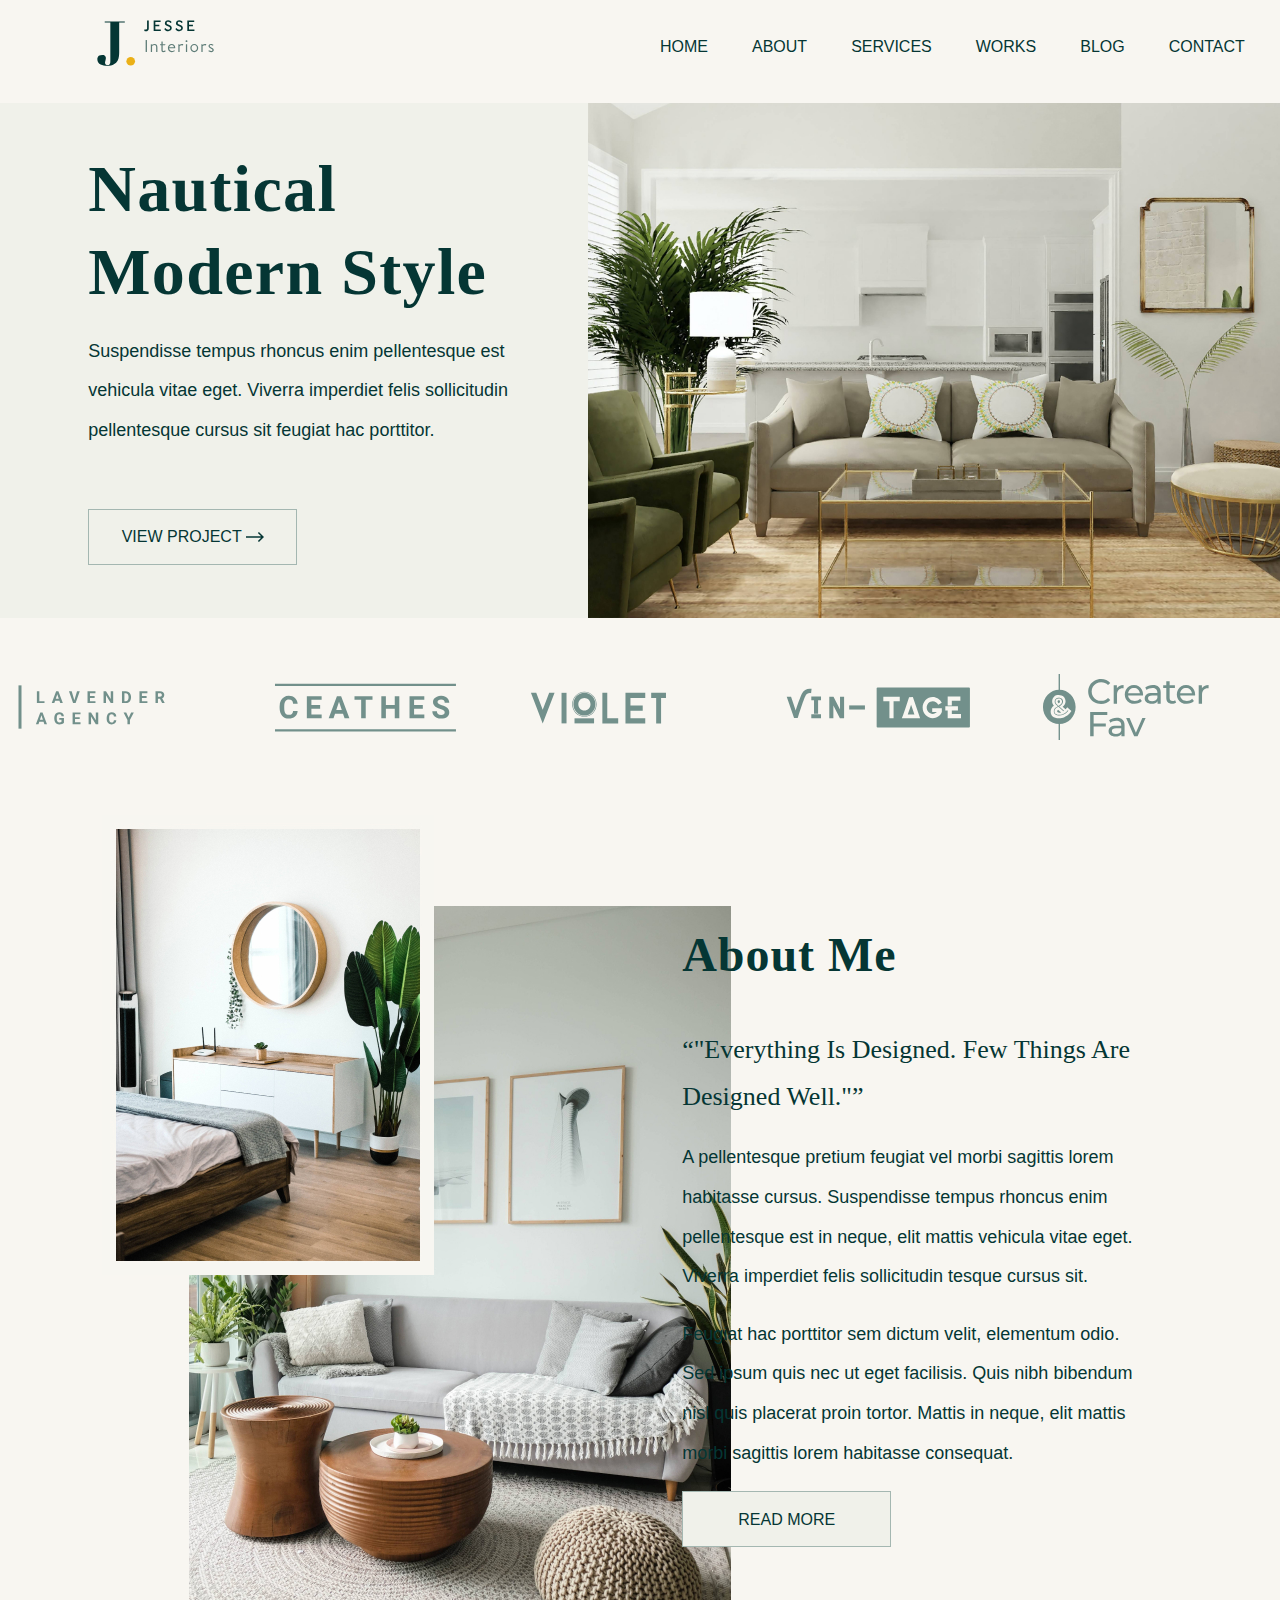
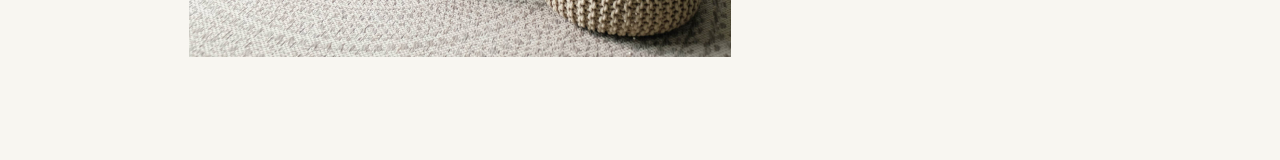
==== commit 05a61cf3: "" ====
--- a/Grid/index.html
+++ b/Grid/index.html
@@ -18,6 +18,8 @@
         body {
             box-sizing: border-box;
             width: 100%;
+            height: 100%;
+
         }
 
         .header_grid {
@@ -51,13 +53,14 @@
             grid-template-areas: "slider_title slider_image";
 
 
+
         }
 
         .logo {
             /* name_area */
             grid-area: logo;
             /* position */
-            padding-left: 25%;
+            padding-left: 15%;
         }
 
         .menu_bar {
@@ -108,9 +111,8 @@
             grid-area: slider_title;
             align-self: center;
             background-color: #F0F1EA;
-            ;
-
-
+            margin-left: auto;
+            margin-right: auto;
 
         }
 
@@ -119,6 +121,7 @@
             grid-area: slider_image;
             background: url(Images/slider.jpg) 100% 100% no-repeat;
             background-size: cover;
+            width: 100%;
 
 
 
@@ -141,9 +144,11 @@
 
             color: #053634;
             /* position */
-            margin-left: 25%;
+            margin-left: 15%;
             margin-bottom: 0;
             margin-right: 10%;
+
+
 
         }
 
@@ -156,23 +161,25 @@
             line-height: 220%;
             color: #053634;
             /* position */
-            margin-left: 25%;
+            margin-left: 15%;
             margin-bottom: 10%;
-
-
-        }
-
-        .slider_button {
+            margin-right: 10%;
+
+
+
+        }
+
+        button {
             /* button decoration */
             border: 1px solid #A4B7B1;
             background-color: #F0F1EA;
             width: 209px;
             height: 56px;
-            margin-left: 25%;
+            margin-left: 15%;
             margin-bottom: 9%;
         }
 
-        .slider_button a {
+        button a {
             text-decoration: none;
             font-family: 'Work Sans', sans-serif;
             font-style: normal;
@@ -186,9 +193,111 @@
 
         }
 
-        .slider_button:hover {
+        button:hover {
             background-color: #f6d044;
 
+        }
+
+        .brand {
+
+            display: grid;
+            grid-template-columns: 1fr 1fr 1fr 1fr 1fr;
+            align-items: center;
+            max-height: 2vh;
+
+            padding-top: 3%;
+            padding-bottom: 3%;
+            background-color: #F8F6F1;
+
+        }
+
+        .brand img {
+            padding: 7%;
+        }
+
+        .about_me {
+            /* grid_container */
+            display: grid;
+            grid-template-columns: 1fr 1fr;
+            /* position */
+            padding: 8%;
+            background-color: #F8F6F1;
+            gap: 3%;
+        }
+
+        .image_about {
+            /* grid_container */
+            display: grid;
+            grid-template-columns: repeat(12, 1fr);
+
+        }
+
+        .image_about_1 {
+            /* position */
+            grid-column: 1 / span 8;
+            grid-row: 1;
+            max-width: 37vh;
+            z-index: 1;
+        }
+
+        .image_about_2 {
+            /* position */
+            grid-column: 3 / -1;
+            grid-row: 1;
+            padding-top: 21%;
+            max-width: 62vh;
+        }
+
+        .text_about {
+            /* position */
+            align-self: center;
+            justify-self: center;
+            padding: 5%;
+        }
+
+        h2 {
+            font-family: 'Playfair Display';
+            font-style: normal;
+            font-weight: 700;
+            font-size: 48px;
+            line-height: 64px;
+            /* identical to box height */
+
+            letter-spacing: 0.02em;
+            text-transform: capitalize;
+
+            color: #053634;
+
+        }
+
+        .text_about p {
+            font-family: 'Work Sans', sans-serif;
+            font-style: normal;
+            font-weight: 200;
+            font-size: 18px;
+            line-height: 220%;
+            /* or 40px */
+
+
+            color: #053634;
+        }
+
+        q {
+            font-family: 'Work Sans';
+            font-style: normal;
+            font-weight: 300;
+            font-size: 26px;
+            line-height: 180%;
+            /* identical to box height, or 47px */
+
+            text-transform: capitalize;
+
+            color: #053634;
+
+        }
+
+        .button2 {
+            margin-left: 0;
         }
     </style>
 </head>
@@ -242,13 +351,37 @@
                 </button>
             </div>
             <div class="slider_img">
-
             </div>
         </div>
     </header>
-    <div class="brand"></div>
+    <div class="brand">
+        <img src="Images/logo1.svg" alt="">
+        <img src="Images/logo6.svg" alt="">
+        <img src="Images/logo3.svg" alt="">
+        <img src="Images/logo4.svg" alt="">
+        <img src="Images/logo2.svg" alt="">
+
+    </div>
     <main>
-        <section class="about_me"></section>
+        <section class="about_me">
+            <div class="image_about">
+                <img class="image_about_1" src="Images/me1.jpg" alt="">
+                <img class="image_about_2" src="Images/me2.jpg" alt="">
+            </div>
+            <div class="text_about">
+                <h2>About me</h2>
+                <q>"Everything is designed. Few things are designed well."</q>
+                <p>A pellentesque pretium feugiat vel morbi sagittis lorem habitasse cursus.
+                    Suspendisse tempus rhoncus enim pellentesque est in neque, elit mattis vehicula vitae eget.
+                    Viverra imperdiet felis sollicitudin tesque cursus sit.</p>
+                <p>Feugiat hac porttitor sem dictum velit, elementum odio. Sed ipsum quis nec ut eget facilisis.
+                    Quis nibh bibendum nisl quis placerat proin tortor. Mattis in neque, elit mattis morbi sagittis
+                    lorem habitasse consequat.</p>
+                <button class="button2">
+                    <a class="button2_name" href="#">Read more</a>
+                </button>
+            </div>
+        </section>
         <section class="services"></section>
         <section class="portfolio"></section>
         <section class="comments"></section>
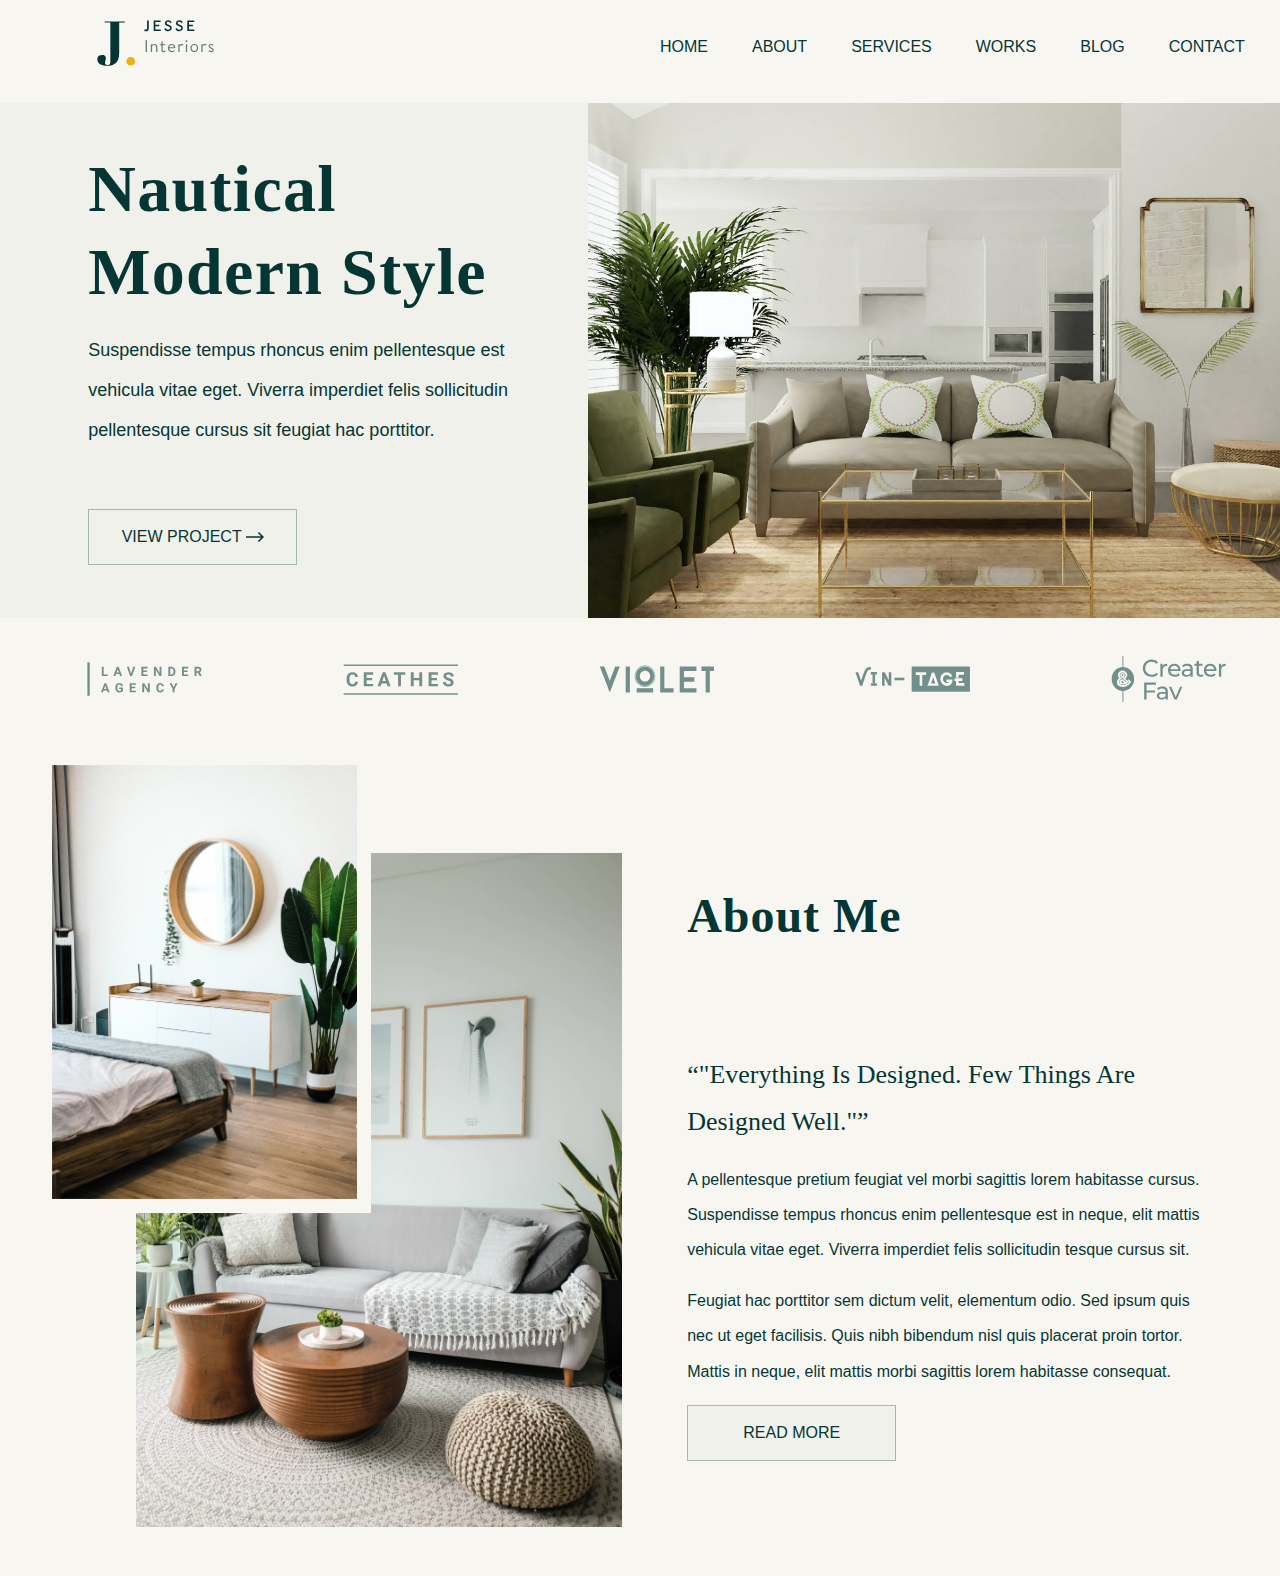
==== commit f3c20e74: "" ====
--- a/Grid/index.html
+++ b/Grid/index.html
@@ -22,6 +22,11 @@
 
         }
 
+        body img {
+            width: 100%;
+            max-width: 100%;
+        }
+
         .header_grid {
             /* header_grid_container*/
             display: grid;
@@ -83,8 +88,8 @@
             font-family: 'Work Sans', sans-serif;
             font-style: normal;
             font-weight: 300;
-            font-size: 16px;
-            line-height: 19px;
+            font-size: 1em;
+            line-height: 1.1875em;
             /* identical to box height */
             text-transform: uppercase;
             color: #053634;
@@ -135,7 +140,7 @@
             Font-family: 'Playfair Display';
             font-style: normal;
             font-weight: 700;
-            font-size: 66px;
+            font-size: 4.124em;
             line-height: 126%;
             /* or 83px */
 
@@ -157,7 +162,7 @@
             font-family: 'Work Sans', sans-serif;
             font-style: normal;
             font-weight: 300;
-            font-size: 18px;
+            font-size: 1.125em;
             line-height: 220%;
             color: #053634;
             /* position */
@@ -184,8 +189,8 @@
             font-family: 'Work Sans', sans-serif;
             font-style: normal;
             font-weight: 500;
-            font-size: 16px;
-            line-height: 19px;
+            font-size: 1em;
+            line-height: 1.1875em;
             /* identical to box height */
             text-transform: uppercase;
             /* decoration */
@@ -212,7 +217,9 @@
         }
 
         .brand img {
-            padding: 7%;
+            padding-left: 34%;
+            max-width: 45%;
+
         }
 
         .about_me {
@@ -220,7 +227,7 @@
             display: grid;
             grid-template-columns: 1fr 1fr;
             /* position */
-            padding: 8%;
+            padding: 3%;
             background-color: #F8F6F1;
             gap: 3%;
         }
@@ -259,8 +266,8 @@
             font-family: 'Playfair Display';
             font-style: normal;
             font-weight: 700;
-            font-size: 48px;
-            line-height: 64px;
+            font-size: 3em;
+            line-height: 4em;
             /* identical to box height */
 
             letter-spacing: 0.02em;
@@ -274,7 +281,7 @@
             font-family: 'Work Sans', sans-serif;
             font-style: normal;
             font-weight: 200;
-            font-size: 18px;
+            font-size: 1.125empx;
             line-height: 220%;
             /* or 40px */
 
@@ -286,7 +293,7 @@
             font-family: 'Work Sans';
             font-style: normal;
             font-weight: 300;
-            font-size: 26px;
+            font-size: 1.625em;
             line-height: 180%;
             /* identical to box height, or 47px */
 
@@ -351,6 +358,7 @@
                 </button>
             </div>
             <div class="slider_img">
+
             </div>
         </div>
     </header>
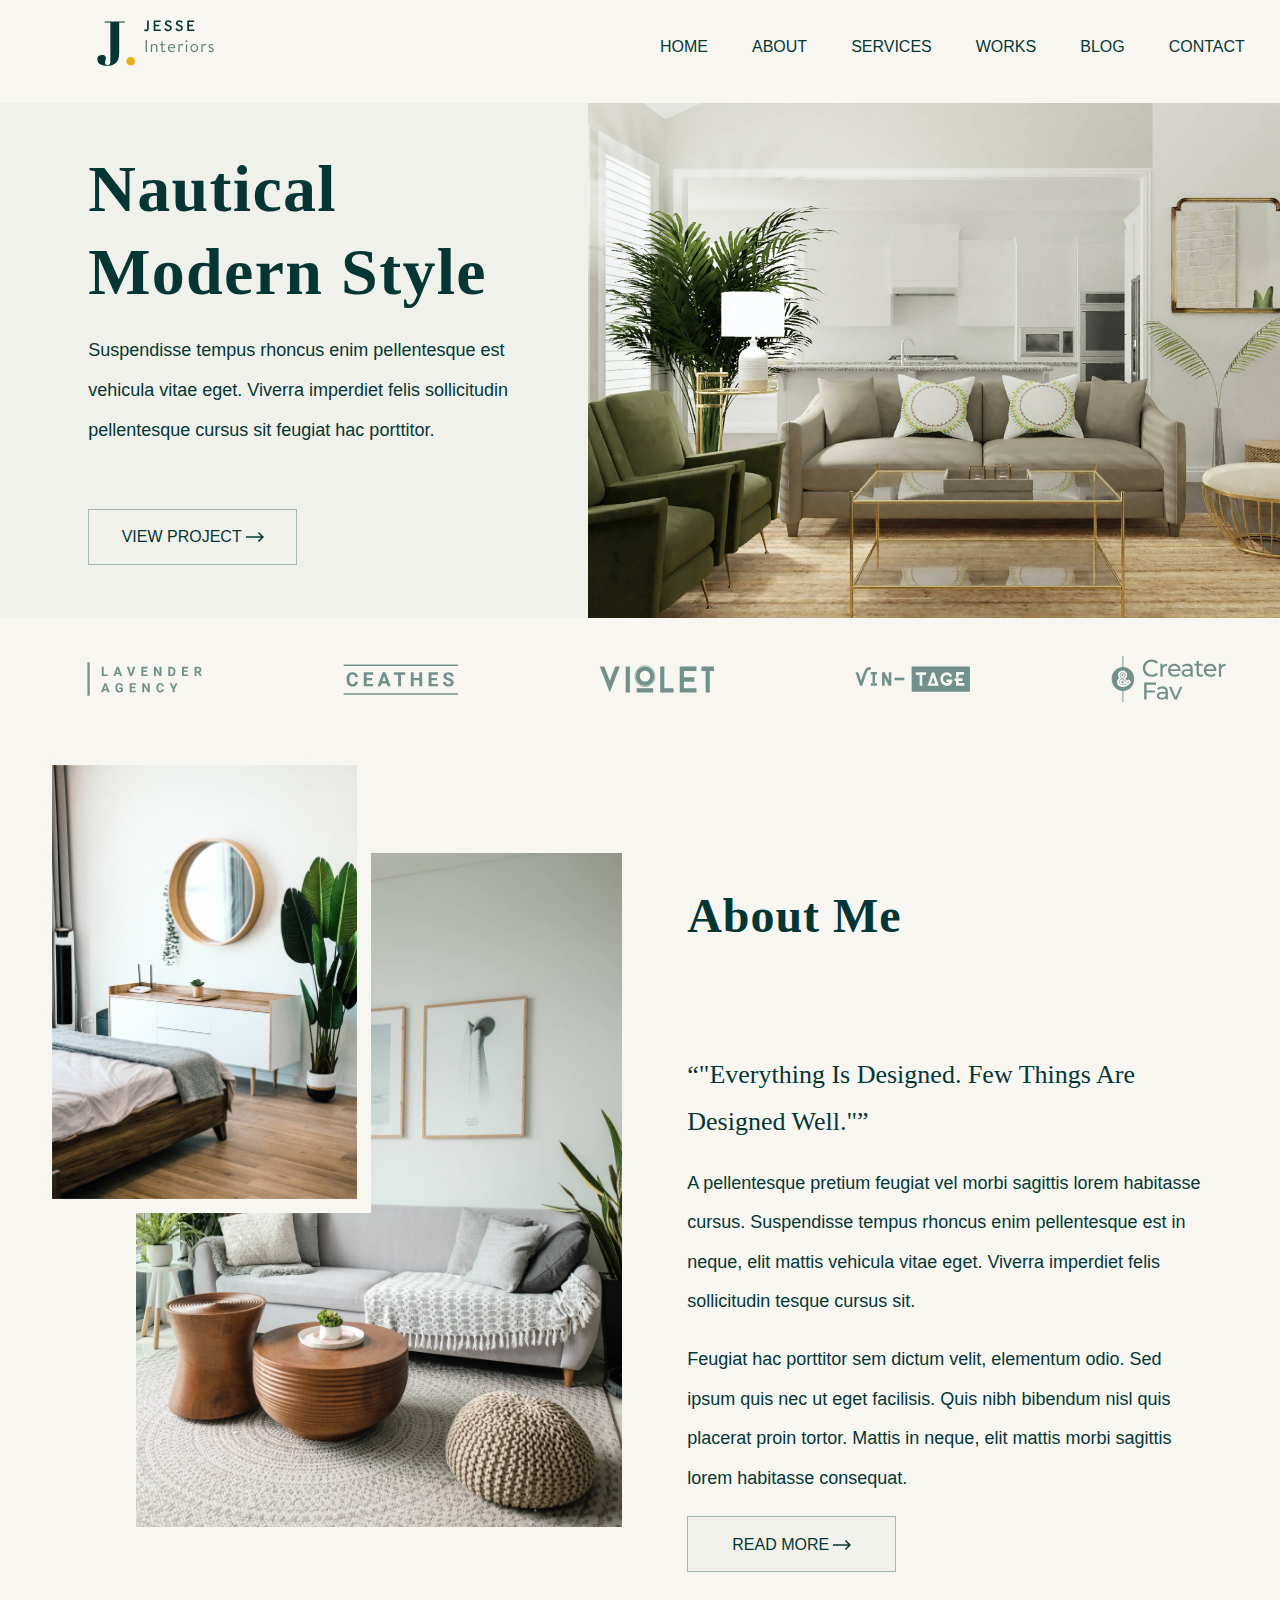
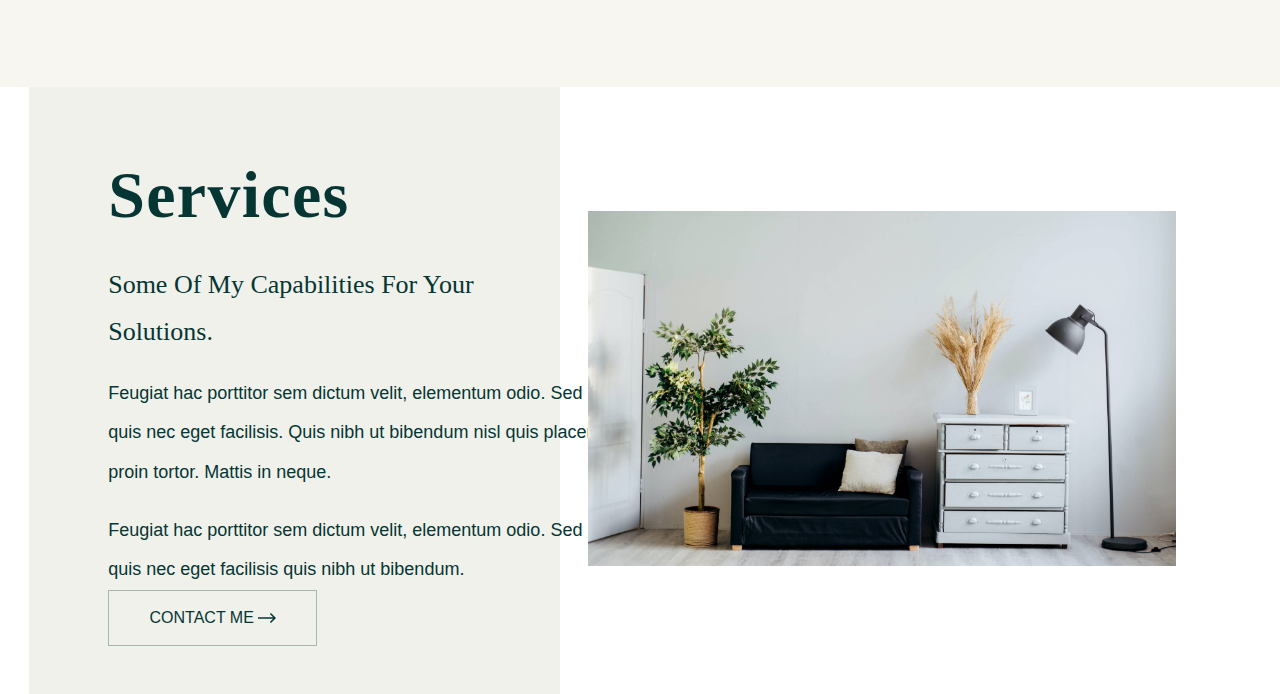
==== commit d91c9710: "" ====
--- a/Grid/index.html
+++ b/Grid/index.html
@@ -34,7 +34,9 @@
             grid-template-rows: 1fr 5fr;
             grid-template-areas: "navbar"
                 "slider";
-        }
+
+        }
+
 
         .navbar {
             /* name_area */
@@ -124,13 +126,8 @@
         .slider_img {
             /* name_area */
             grid-area: slider_image;
-            background: url(Images/slider.jpg) 100% 100% no-repeat;
-            background-size: cover;
-            width: 100%;
-
-
-
-
+          position: relative;
+          overflow: hidden;
 
         }
 
@@ -221,6 +218,14 @@
             max-width: 45%;
 
         }
+        .slider_image{
+            object-fit: cover;
+            width: 100%;
+            height: 100%;
+            position: absolute;
+            top: 0;
+            left: 0;
+        }
 
         .about_me {
             /* grid_container */
@@ -262,7 +267,7 @@
             padding: 5%;
         }
 
-        h2 {
+        h2,h3 {
             font-family: 'Playfair Display';
             font-style: normal;
             font-weight: 700;
@@ -281,7 +286,7 @@
             font-family: 'Work Sans', sans-serif;
             font-style: normal;
             font-weight: 200;
-            font-size: 1.125empx;
+            font-size: 1.125em;
             line-height: 220%;
             /* or 40px */
 
@@ -305,6 +310,83 @@
 
         .button2 {
             margin-left: 0;
+        }
+        .serv_p{
+            font-family: 'Work Sans';
+font-style: normal;
+font-weight: 400;
+font-size: 26px;
+line-height: 180%;
+/* identical to box height, or 47px */
+
+text-transform: capitalize;
+
+color: #053634;
+
+        }
+        .serv__p, .serv___p{
+            font-family: 'Work Sans', sans-serif;
+            font-style: normal;
+            font-weight: 200;
+            font-size: 1.125em;
+            line-height: 220%;
+            /* or 40px */
+            width: 100%;
+
+            color: #053634;
+            
+        }
+        .services_grid{
+           
+            grid-area: service;
+            align-self: center;
+            background-color: #F0F1EA;
+            margin-left: auto;
+            margin-right: auto;
+            
+            
+            
+           
+        
+            
+        }
+        .services{
+            display: grid;
+            grid-template-columns:1.7fr 2fr ;
+            grid-template-areas: "service" "serv_image";
+            align-items: center;
+
+        }
+        h3,.serv_p,.serv__p,.serv___p{
+            margin-left: 15%;
+    margin-bottom: 0;
+    margin-right: 10%;
+    max-width: 531px;
+        }
+        .services_images{
+            margin-right: 15%;
+            position: relative;
+            
+        }
+        h3{
+            /* text decoration */
+
+            Font-family: 'Playfair Display';
+            font-style: normal;
+            font-weight: 700;
+            font-size: 4.124em;
+            line-height: 126%;
+            /* or 83px */
+
+            letter-spacing: 0.02em;
+            text-transform: capitalize;
+
+            color: #053634;
+            /* position */
+            margin-left: 15%;
+            margin-bottom: 0;
+            margin-right: 10%;
+
         }
     </style>
 </head>
@@ -358,7 +440,7 @@
                 </button>
             </div>
             <div class="slider_img">
-
+<img class="slider_image" src="Images/slider.jpg">
             </div>
         </div>
     </header>
@@ -387,10 +469,36 @@
                     lorem habitasse consequat.</p>
                 <button class="button2">
                     <a class="button2_name" href="#">Read more</a>
+                    <svg width="18" height="10" viewBox="0 0 18 10" fill="none" xmlns="http://www.w3.org/2000/svg">
+                        <path
+                            d="M12.9422 0L11.882 1.07084L15.107 4.25584H0V5.74416H15.107L11.8828 8.9299L12.9422 10L18 5L12.9422 0Z"
+                            fill="#053634" />
+                    </svg>
                 </button>
             </div>
         </section>
-        <section class="services"></section>
+        <section class="services">
+            <div class="services_grid">
+                <h3>Services</h3>
+                <p class="serv_p">Some of my capabilities for your solutions.</p>
+                <p class="serv__p">Feugiat hac porttitor sem dictum velit, elementum odio.
+                     Sed ipsum quis nec eget facilisis. Quis nibh ut bibendum 
+                    nisl quis placerat proin tortor. Mattis in neque.</p>
+                <p class="serv___p">Feugiat hac porttitor sem dictum velit, elementum odio. Sed ipsum quis 
+                    nec eget facilisis quis nibh ut bibendum.</p>
+                <button>
+                    <a href="">Contact me</a>
+                    <svg width="18" height="10" viewBox="0 0 18 10" fill="none" xmlns="http://www.w3.org/2000/svg">
+                        <path
+                            d="M12.9422 0L11.882 1.07084L15.107 4.25584H0V5.74416H15.107L11.8828 8.9299L12.9422 10L18 5L12.9422 0Z"
+                            fill="#053634" />
+                    </svg>
+                </button>
+            </div>
+            <div class="services_images">
+                <img src="Images/servise.png">
+            </div>
+        </section>
         <section class="portfolio"></section>
         <section class="comments"></section>
         <section class="newsletter"></section>
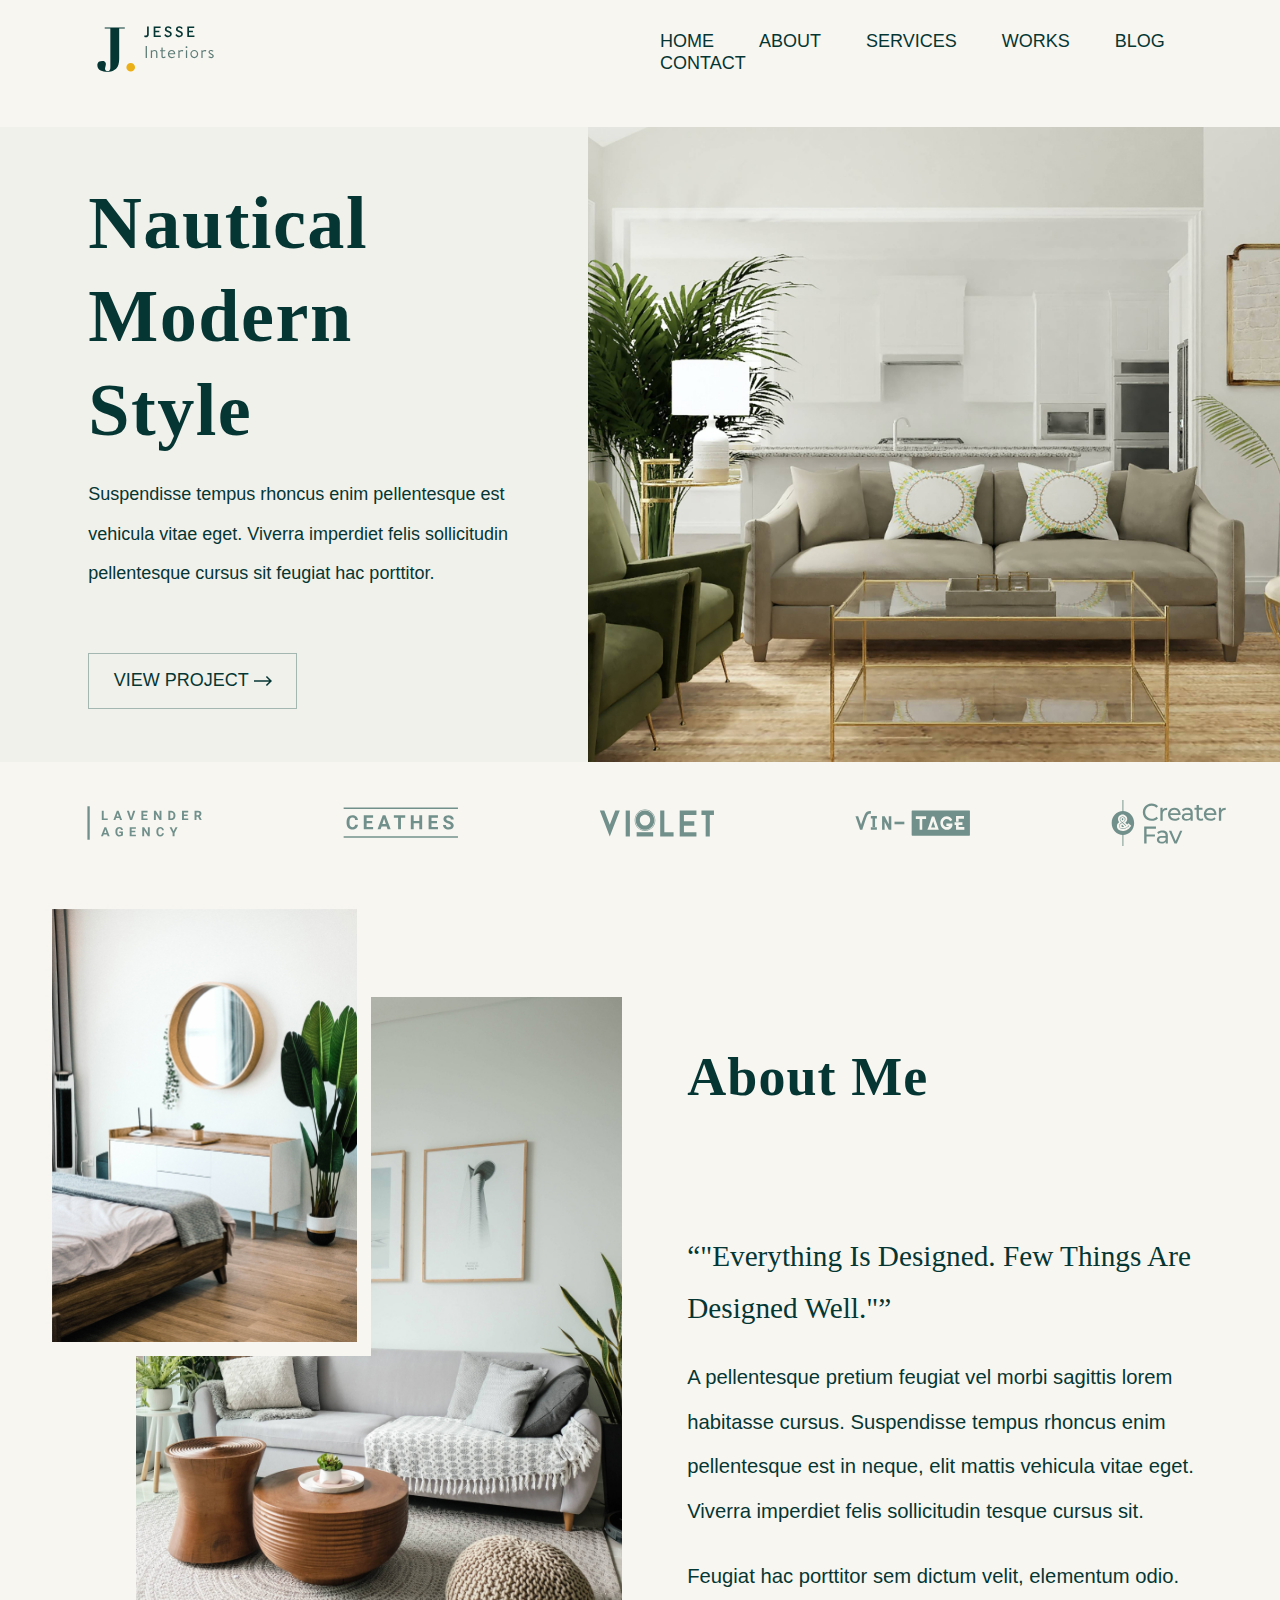
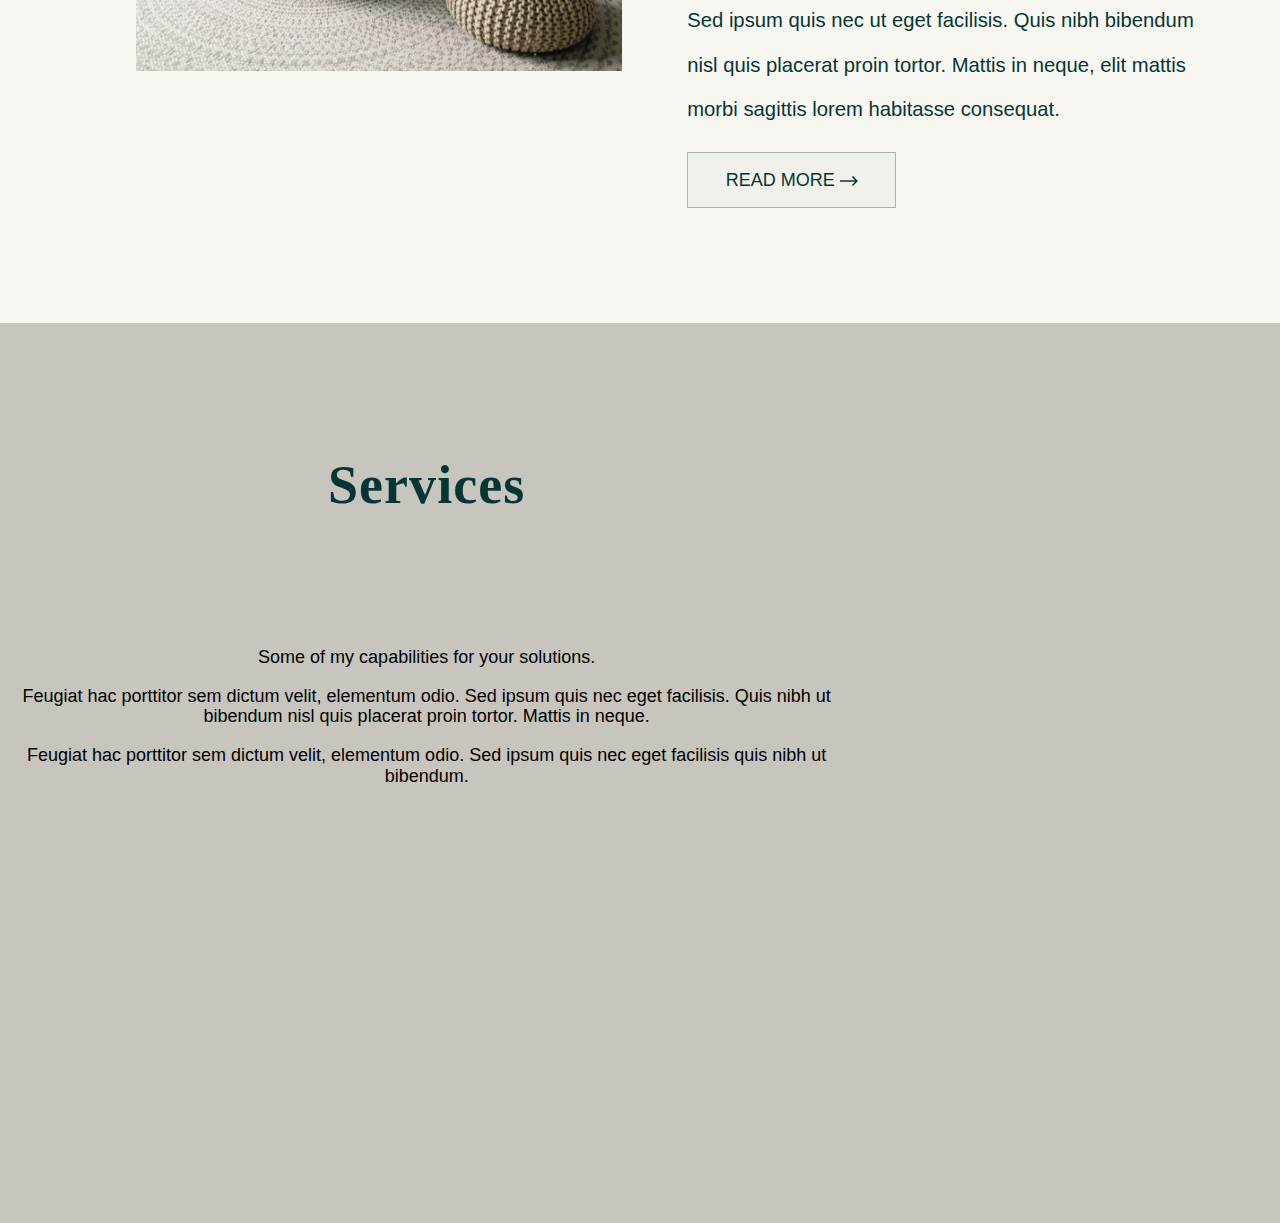
==== commit e4c50278: "" ====
--- a/Grid/index.html
+++ b/Grid/index.html
@@ -15,12 +15,23 @@
     <link href="https://fonts.googleapis.com/css2?family=Rubik:wght@300&display=swap" rel="stylesheet">
     <link rel="stylesheet" href="CSS/style.grid.css">
     <style>
+        p + p {
+            margin-top: 1em;
+            
+        }
+        ul {
+            list-style: none;
+        }
         body {
             box-sizing: border-box;
+            font-family: 'Work Sans', sans-serif;
+            font-size: 1.125em;
+            font-weight: 300;
             width: 100%;
             height: 100%;
 
         }
+    
 
         body img {
             width: 100%;
@@ -87,9 +98,8 @@
         .menu a {
             /* decoration_text_menu */
             text-decoration: none;
-            font-family: 'Work Sans', sans-serif;
-            font-style: normal;
-            font-weight: 300;
+            font-style: normal;
+            
             font-size: 1em;
             line-height: 1.1875em;
             /* identical to box height */
@@ -156,10 +166,7 @@
 
         .slider_text {
             /* text decoration */
-            font-family: 'Work Sans', sans-serif;
-            font-style: normal;
-            font-weight: 300;
-            font-size: 1.125em;
+            font-style: normal;
             line-height: 220%;
             color: #053634;
             /* position */
@@ -311,83 +318,8 @@
         .button2 {
             margin-left: 0;
         }
-        .serv_p{
-            font-family: 'Work Sans';
-font-style: normal;
-font-weight: 400;
-font-size: 26px;
-line-height: 180%;
-/* identical to box height, or 47px */
-
-text-transform: capitalize;
-
-color: #053634;
-
-        }
-        .serv__p, .serv___p{
-            font-family: 'Work Sans', sans-serif;
-            font-style: normal;
-            font-weight: 200;
-            font-size: 1.125em;
-            line-height: 220%;
-            /* or 40px */
-            width: 100%;
-
-            color: #053634;
-            
-        }
-        .services_grid{
-           
-            grid-area: service;
-            align-self: center;
-            background-color: #F0F1EA;
-            margin-left: auto;
-            margin-right: auto;
-            
-            
-            
-           
         
-            
-        }
-        .services{
-            display: grid;
-            grid-template-columns:1.7fr 2fr ;
-            grid-template-areas: "service" "serv_image";
-            align-items: center;
-
-        }
-        h3,.serv_p,.serv__p,.serv___p{
-            margin-left: 15%;
-    margin-bottom: 0;
-    margin-right: 10%;
-    max-width: 531px;
-        }
-        .services_images{
-            margin-right: 15%;
-            position: relative;
-            
-        }
-        h3{
-            /* text decoration */
-
-            Font-family: 'Playfair Display';
-            font-style: normal;
-            font-weight: 700;
-            font-size: 4.124em;
-            line-height: 126%;
-            /* or 83px */
-
-            letter-spacing: 0.02em;
-            text-transform: capitalize;
-
-            color: #053634;
-            /* position */
-            margin-left: 15%;
-            margin-bottom: 0;
-            margin-right: 10%;
-
-        }
+       
     </style>
 </head>
 
@@ -478,25 +410,28 @@
             </div>
         </section>
         <section class="services">
-            <div class="services_grid">
-                <h3>Services</h3>
-                <p class="serv_p">Some of my capabilities for your solutions.</p>
-                <p class="serv__p">Feugiat hac porttitor sem dictum velit, elementum odio.
-                     Sed ipsum quis nec eget facilisis. Quis nibh ut bibendum 
-                    nisl quis placerat proin tortor. Mattis in neque.</p>
-                <p class="serv___p">Feugiat hac porttitor sem dictum velit, elementum odio. Sed ipsum quis 
-                    nec eget facilisis quis nibh ut bibendum.</p>
-                <button>
-                    <a href="">Contact me</a>
-                    <svg width="18" height="10" viewBox="0 0 18 10" fill="none" xmlns="http://www.w3.org/2000/svg">
-                        <path
-                            d="M12.9422 0L11.882 1.07084L15.107 4.25584H0V5.74416H15.107L11.8828 8.9299L12.9422 10L18 5L12.9422 0Z"
-                            fill="#053634" />
-                    </svg>
-                </button>
-            </div>
-            <div class="services_images">
-                <img src="Images/servise.png">
+            <div class="container">
+                <div class="services-row">
+                    <div class="services-content">
+                        <h3 class="services-heading">Services</h3>
+                        <div class="services-text">
+                            <p>Some of my capabilities for your solutions.</p>
+
+                            <p>Feugiat hac porttitor sem dictum velit, elementum odio.
+                                 Sed ipsum quis nec eget facilisis. Quis nibh ut bibendum 
+                                 nisl quis placerat proin tortor. Mattis in neque.</p>
+
+                            <p>Feugiat hac porttitor sem dictum velit, elementum odio. 
+                                Sed ipsum quis nec eget facilisis quis nibh ut bibendum.</p>
+                        </div>
+                        <div class="services-button">
+                            <a href="" class="btn"></a>
+                        </div>
+                    </div>
+                    <div class="services-img"></div>
+
+                </div>
+
             </div>
         </section>
         <section class="portfolio"></section>
